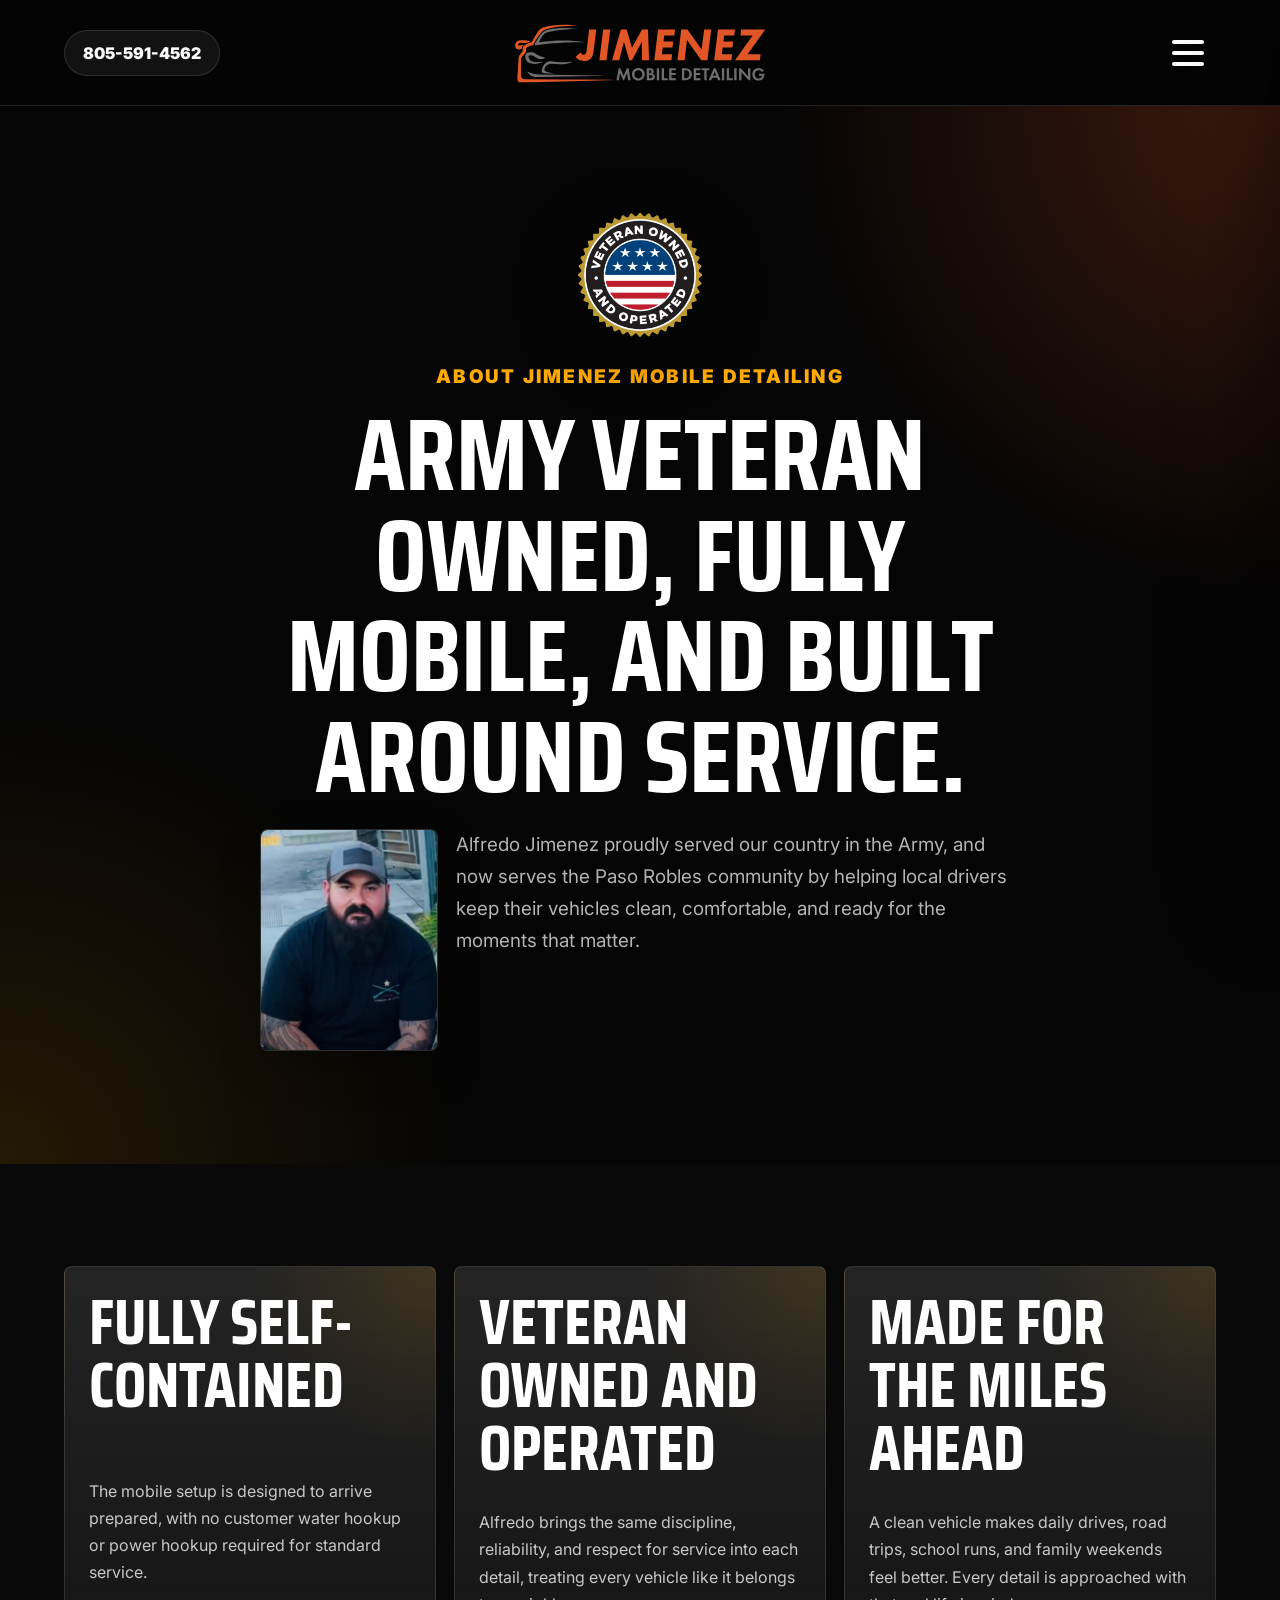
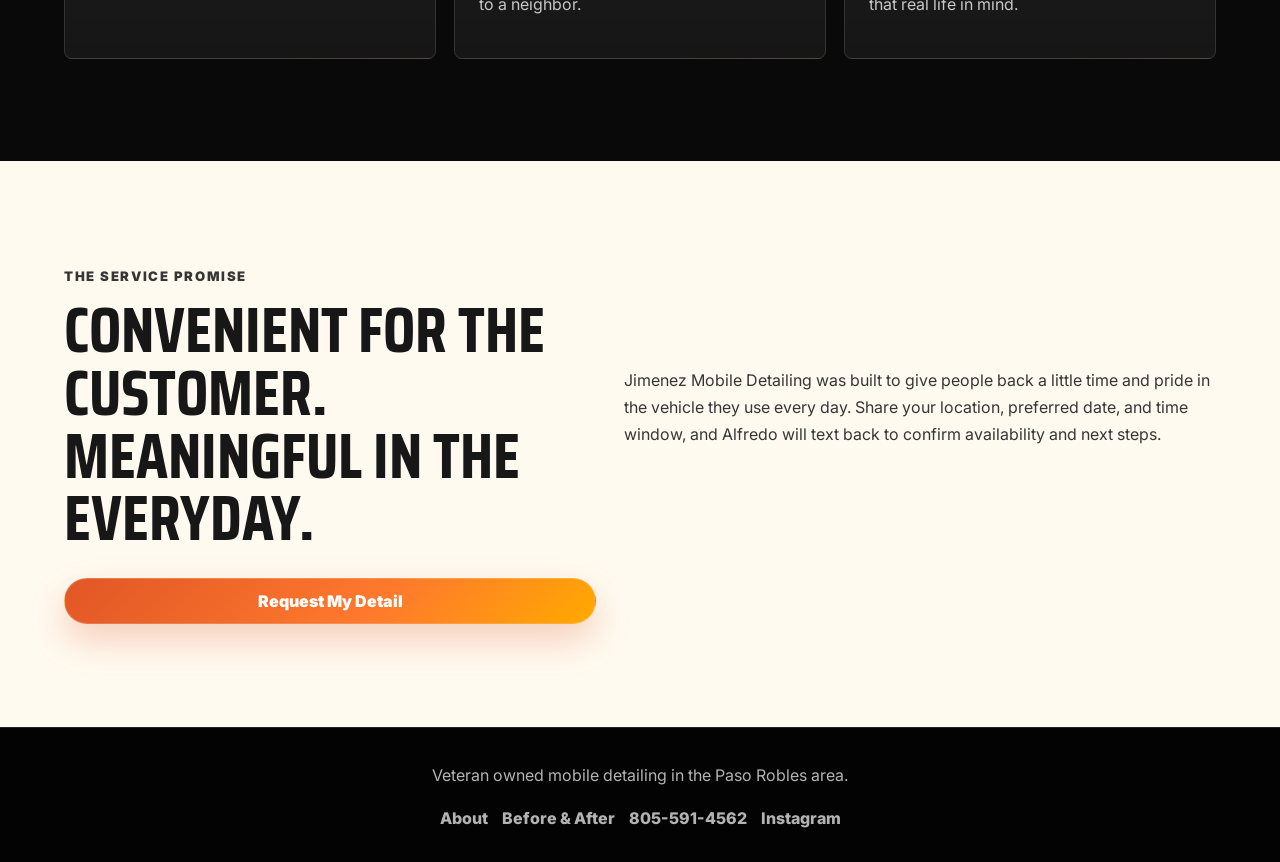
==== about/index.html @ 27d6b529 "Refine mobile header contact" ====
<!doctype html>
<html lang="en">
  <head>
    <meta charset="UTF-8" />
    <meta name="viewport" content="width=device-width, initial-scale=1.0" />
    <title>About Jimenez Mobile Detailing | Veteran Owned Mobile Detailing</title>
    <meta
      name="description"
      content="Learn about Jimenez Mobile Detailing, a veteran owned and fully self-contained mobile detailing service in the Paso Robles area."
    />
    <link rel="icon" type="image/svg+xml" href="../public/assets/logo/JIMENEZ_Logo.svg" />
    <link rel="preconnect" href="https://fonts.googleapis.com" />
    <link rel="preconnect" href="https://fonts.gstatic.com" crossorigin />
    <link
      href="https://fonts.googleapis.com/css2?family=Inter:wght@400;500;600;700;800;900&family=Saira+Condensed:wght@600;700;800;900&display=swap"
      rel="stylesheet"
    />
    <link rel="stylesheet" href="../src/styles.css" />
  </head>
  <body>
    <header class="site-header">
      <button class="menu-toggle" type="button" aria-label="Open menu" aria-controls="site-menu" aria-expanded="false">
        <span></span>
        <span></span>
        <span></span>
      </button>
      <a class="brand-link" href="../" aria-label="Jimenez Mobile Detailing home">
        <img src="../public/assets/logo/JIMENEZ_Logo.svg" alt="Jimenez Mobile Detailing logo" />
      </a>
      <a class="call-pill" href="sms:+18055914562" aria-label="Text 805-591-4562">805-591-4562</a>
    </header>

    <div class="site-menu" id="site-menu" aria-hidden="true">
      <div class="menu-scrim" data-close-menu></div>
      <aside class="menu-panel" aria-label="Site menu">
        <button class="menu-close" type="button" aria-label="Close menu" data-close-menu>×</button>
        <img class="menu-logo" src="../public/assets/logo/JIMENEZ_Logo.svg" alt="Jimenez Mobile Detailing logo" />
        <nav class="menu-nav" aria-label="Menu navigation">
          <a href="../">Home</a>
          <a href="../#book">Request Detail</a>
          <a class="active" href="./">About</a>
          <a href="../#services">Services</a>
          <a href="../before-after/">Before & After</a>
        </nav>
        <div class="menu-contact">
          <a href="sms:+18055914592">Text 805-591-4592</a>
        </div>
      </aside>
    </div>

    <main>
      <section class="page-hero about-hero">
        <div class="about-hero-copy">
          <img
            class="veteran-badge hero-badge"
            src="../public/assets/images/veteran-owned-and-operated.png"
            alt="Veteran owned and operated badge"
          />
          <p class="eyebrow">About Jimenez Mobile Detailing</p>
          <h1>Army veteran owned, fully mobile, and built around service.</h1>
          <div class="owner-text-wrap">
            <figure class="owner-photo-frame inline-owner-photo">
              <img
                src="../public/assets/images/alfredo-jimenez.jpeg"
                alt="Alfredo Jimenez, owner of Jimenez Mobile Detailing"
              />
            </figure>
            <p>
              Alfredo Jimenez proudly served our country in the Army, and now serves the Paso Robles
              community by helping local drivers keep their vehicles clean, comfortable, and ready for the
              moments that matter.
            </p>
          </div>
        </div>
      </section>

      <section class="section values-grid">
        <article>
          <h2>Fully self-contained</h2>
          <p>
            The mobile setup is designed to arrive prepared, with no customer water hookup or power
            hookup required for standard service.
          </p>
        </article>
        <article>
          <h2>Veteran owned and operated</h2>
          <p>
            Alfredo brings the same discipline, reliability, and respect for service into each detail,
            treating every vehicle like it belongs to a neighbor.
          </p>
        </article>
        <article>
          <h2>Made for the miles ahead</h2>
          <p>
            A clean vehicle makes daily drives, road trips, school runs, and family weekends feel better.
            Every detail is approached with that real life in mind.
          </p>
        </article>
      </section>

      <section class="section story-section">
        <div>
          <p class="eyebrow">The service promise</p>
          <h2>Convenient for the customer. Meaningful in the everyday.</h2>
        </div>
        <p>
          Jimenez Mobile Detailing was built to give people back a little time and pride in the vehicle
          they use every day. Share your location, preferred date, and time window, and Alfredo will text
          back to confirm availability and next steps.
        </p>
        <a class="primary-button" href="../#book">Request My Detail</a>
      </section>
    </main>

    <footer class="site-footer">
      <div>
        <p>Veteran owned mobile detailing in the Paso Robles area.</p>
      </div>
      <div class="footer-links">
        <a href="./">About</a>
        <a href="../before-after/">Before & After</a>
        <a href="sms:+18055914562">805-591-4562</a>
        <a href="https://www.instagram.com/jimenez_mobile_detailing/" target="_blank" rel="noreferrer">Instagram</a>
      </div>
    </footer>
    <script src="../src/app.js"></script>
  </body>
</html>
---- src/styles.css ----
:root {
  --black: #050505;
  --orange: #e15626;
  --gray: #6e6e6e;
  --accent: #ffaa00;
  --white: #ffffff;
  --soft-white: #f5f5f2;
  --warm-panel: #f0eee8;
  --warm-paper: #fffaf0;
  --dark-card: #111111;
  --border: rgba(255, 255, 255, 0.12);
  --muted: rgba(255, 255, 255, 0.7);
  --shadow: 0 26px 80px rgba(0, 0, 0, 0.36);
}

* {
  box-sizing: border-box;
}

html {
  scroll-behavior: smooth;
}

body {
  margin: 0;
  background: #090909;
  color: var(--white);
  font-family: Inter, system-ui, sans-serif;
}

body::selection {
  background: var(--orange);
  color: var(--white);
}

body,
.menu-panel,
.modal-panel {
  scrollbar-width: thin;
  scrollbar-color: var(--accent) rgba(255, 255, 255, 0.12);
}

body::-webkit-scrollbar,
.menu-panel::-webkit-scrollbar,
.modal-panel::-webkit-scrollbar {
  width: 11px;
}

body::-webkit-scrollbar-track,
.menu-panel::-webkit-scrollbar-track,
.modal-panel::-webkit-scrollbar-track {
  background: rgba(255, 255, 255, 0.08);
}

body::-webkit-scrollbar-thumb,
.menu-panel::-webkit-scrollbar-thumb,
.modal-panel::-webkit-scrollbar-thumb {
  border: 3px solid rgba(5, 5, 5, 0.72);
  border-radius: 999px;
  background: linear-gradient(180deg, var(--orange), var(--accent));
}

button,
input,
select,
textarea {
  font: inherit;
}

button {
  cursor: pointer;
}

a {
  color: inherit;
}

.site-header {
  position: sticky;
  top: 0;
  z-index: 20;
  display: grid;
  grid-template-columns: 1fr auto 1fr;
  gap: 22px;
  align-items: center;
  min-height: 106px;
  padding: 14px clamp(18px, 5vw, 64px);
  background: rgba(5, 5, 5, 0.92);
  border-bottom: 1px solid var(--border);
  backdrop-filter: blur(18px);
}

.brand-link,
.site-header nav a,
.button-reset,
.site-footer button {
  appearance: none;
  border: 0;
  background: transparent;
  color: inherit;
}

.brand-link {
  display: flex;
  align-items: center;
  justify-content: center;
  padding: 0;
  grid-column: 2;
  grid-row: 1;
}

.brand-link img {
  width: clamp(178px, 20vw, 270px);
  max-height: 78px;
  object-fit: contain;
}

.site-header nav {
  display: flex;
  justify-content: flex-start;
  gap: 6px;
  grid-column: 1;
  grid-row: 1;
}

.site-header nav a {
  display: inline-flex;
  align-items: center;
  min-height: 44px;
  padding: 0 14px;
  border-radius: 999px;
  color: var(--muted);
  font-weight: 700;
  text-decoration: none;
}

.site-header nav a.active,
.site-header nav a:hover,
.site-header nav a:focus-visible {
  color: var(--white);
  background: rgba(255, 255, 255, 0.08);
  outline: none;
}

.call-pill,
.primary-button,
.secondary-button {
  display: inline-flex;
  align-items: center;
  justify-content: center;
  min-height: 46px;
  padding: 0 18px;
  border-radius: 999px;
  font-weight: 900;
  text-decoration: none;
  transition:
    transform 180ms ease,
    border-color 180ms ease,
    background 180ms ease;
}

.form-submit:disabled {
  cursor: wait;
  opacity: 0.72;
}

.call-pill,
.secondary-button {
  border: 1px solid var(--border);
  background: rgba(255, 255, 255, 0.06);
}

.call-pill {
  justify-self: start;
  grid-column: 1;
  grid-row: 1;
}

.primary-button {
  border: 1px solid rgba(255, 255, 255, 0.18);
  color: var(--white);
  background: linear-gradient(135deg, var(--orange), #ff7a2d 60%, var(--accent));
  box-shadow: 0 16px 34px rgba(225, 86, 38, 0.26);
}

button.primary-button,
button.secondary-button {
  border-radius: 999px;
}

.primary-button:hover,
.secondary-button:hover,
.call-pill:hover,
.primary-button:focus-visible,
.secondary-button:focus-visible,
.call-pill:focus-visible {
  transform: translateY(-2px);
  outline: none;
}

.hero {
  display: grid;
  grid-template-columns: minmax(0, 1fr) minmax(320px, 0.8fr);
  gap: clamp(28px, 5vw, 74px);
  align-items: center;
  min-height: calc(100svh - 106px);
  padding: clamp(42px, 8vw, 96px) clamp(18px, 5vw, 64px);
  background:
    radial-gradient(circle at top right, rgba(225, 86, 38, 0.34), transparent 34%),
    radial-gradient(circle at bottom left, rgba(255, 170, 0, 0.18), transparent 30%),
    var(--black);
}

.hero-content,
.page-hero {
  max-width: 820px;
  text-align: center;
  margin-inline: auto;
}

.eyebrow {
  margin: 0 0 12px;
  color: var(--accent);
  font-size: 0.82rem;
  font-weight: 900;
  letter-spacing: 0.12em;
  text-transform: uppercase;
}

h1,
h2,
h3 {
  margin: 0;
  font-family: 'Saira Condensed', Inter, sans-serif;
  line-height: 0.98;
  letter-spacing: 0;
  text-transform: uppercase;
}

h1 {
  max-width: 780px;
  font-size: clamp(3.2rem, 8vw, 7.6rem);
}

h2 {
  font-size: clamp(2.2rem, 5vw, 4.6rem);
}

h3 {
  font-size: 2rem;
}

p {
  color: var(--muted);
  line-height: 1.7;
}

.hero-copy,
.page-hero p {
  max-width: 650px;
  font-size: 1.18rem;
  margin-inline: auto;
}

.hero-actions,
.direct-actions {
  display: flex;
  flex-wrap: wrap;
  gap: 12px;
  margin-top: 28px;
  justify-content: center;
}

.trust-strip {
  display: flex;
  flex-wrap: wrap;
  gap: 12px 20px;
  margin-top: 28px;
  justify-content: center;
}

.trust-strip span {
  display: inline-flex;
  align-items: center;
  gap: 8px;
  padding: 0;
  border: 0;
  border-radius: 0;
  color: var(--soft-white);
  background: transparent;
  font-size: 0.94rem;
  font-weight: 900;
}

.trust-strip span::before {
  content: '';
  width: 7px;
  height: 7px;
  border-radius: 50%;
  background: var(--accent);
}

.hero-panel {
  overflow: hidden;
  border: 1px solid var(--border);
  border-radius: 8px;
  background: var(--dark-card);
  box-shadow: var(--shadow);
}

.hero-panel img {
  display: block;
  width: 100%;
  aspect-ratio: 4 / 5;
  object-fit: cover;
}

.hero-panel div {
  display: grid;
  gap: 6px;
  padding: 18px;
}

.hero-panel span {
  color: var(--muted);
}

.section,
.booking-section,
.page-hero {
  padding: clamp(52px, 8vw, 104px) clamp(18px, 5vw, 64px);
}

.section {
  max-width: 1320px;
  margin-inline: auto;
}

.services-section {
  max-width: none;
  background: var(--warm-panel);
  color: #171717;
}

.services-section .section-heading,
.services-section .package-showcase,
.services-section .pricing-note {
  max-width: 1180px;
  margin-inline: auto;
}

.services-section .section-heading p {
  color: #343434;
}

.preview-band,
.story-section {
  display: grid;
  grid-template-columns: minmax(0, 0.9fr) minmax(0, 1fr);
  gap: 28px;
  align-items: center;
  border-block: 1px solid var(--border);
  background: var(--warm-paper);
  color: #171717;
}

.about-preview {
  grid-template-columns: minmax(0, 1fr);
  align-items: end;
}

.about-preview .eyebrow {
  color: var(--orange);
  font-size: 0.9rem;
  font-weight: 900;
}

.preview-band p,
.story-section p {
  color: #363636;
}

.values-grid article p {
  color: rgba(255, 255, 255, 0.76);
}

.section-heading {
  max-width: 820px;
  margin-bottom: 28px;
  text-align: center;
  margin-inline: auto;
}

.row-heading {
  display: flex;
  justify-content: space-between;
  gap: 18px;
  max-width: none;
  align-items: end;
}

.package-showcase {
  display: grid;
  gap: 18px;
}

.package-picker {
  display: grid;
  grid-template-columns: repeat(3, minmax(0, 1fr));
  gap: 12px;
  align-items: start;
}

.package-card,
.values-grid article {
  position: relative;
  display: grid;
  border: 1px solid var(--border);
  border-radius: 8px;
  background:
    radial-gradient(circle at top right, rgba(255, 170, 0, 0.12), transparent 34%),
    linear-gradient(180deg, rgba(255, 255, 255, 0.08), rgba(255, 255, 255, 0.02)),
    var(--dark-card);
  color: var(--white);
}

.package-card {
  overflow: hidden;
  box-shadow: 0 18px 44px rgba(0, 0, 0, 0.18);
  transition:
    transform 180ms ease,
    border-color 180ms ease,
    box-shadow 180ms ease;
}

.package-collapse {
  position: absolute;
  top: 10px;
  right: 10px;
  z-index: 2;
  display: none;
  place-items: center;
  width: 30px;
  height: 30px;
  border: 1px solid rgba(255, 255, 255, 0.2);
  border-radius: 50%;
  background: rgba(5, 5, 5, 0.62);
  color: var(--white);
  font-size: 1.35rem;
  font-weight: 900;
  line-height: 1;
}

.package-card.open .package-collapse {
  display: grid;
}

.values-grid article {
  gap: 14px;
  padding: 24px;
}

.package-card:hover,
.package-card.open {
  transform: translateY(-2px);
  border-color: rgba(225, 86, 38, 0.68);
  box-shadow: 0 22px 52px rgba(0, 0, 0, 0.26);
}

.package-card-summary {
  display: grid;
  gap: 9px;
  width: 100%;
  min-height: 154px;
  padding: 18px;
  border: 0;
  background: transparent;
  color: inherit;
  text-align: left;
}

.package-card.open .package-card-summary {
  padding-right: 52px;
}

.package-card-summary:focus-visible {
  outline: 3px solid rgba(255, 170, 0, 0.24);
  outline-offset: -3px;
}

.package-tile-title {
  font-family: 'Saira Condensed', Inter, sans-serif;
  font-size: clamp(1.5rem, 3vw, 2.2rem);
  font-weight: 900;
  line-height: 0.98;
  text-transform: uppercase;
}

.package-tile-price {
  color: var(--soft-white);
  font-weight: 900;
}

.package-tile-action {
  justify-self: start;
  align-self: end;
  margin-top: auto;
  padding: 9px 13px;
  border-radius: 999px;
  background: var(--orange);
  color: var(--white);
  font-size: 0.84rem;
  font-weight: 900;
}

.package-card.open .package-tile-action {
  background: linear-gradient(135deg, var(--orange), #ff7a2d 65%, var(--accent));
}

.package-card-details {
  display: grid;
  gap: 14px;
  padding: 0 18px 18px;
}

.package-card-details[hidden] {
  display: none;
}

.package-card-details p {
  margin: 0;
  color: rgba(255, 255, 255, 0.84);
}

.price {
  margin: 0;
  color: var(--white);
  font-weight: 900;
}

.package-card-details ul {
  display: grid;
  gap: 9px;
  margin: 0 0 8px;
  padding: 0;
  list-style: none;
  color: var(--soft-white);
  font-weight: 700;
}

.package-card-details li::before {
  content: '';
  display: inline-block;
  width: 7px;
  height: 7px;
  margin-right: 9px;
  border-radius: 50%;
  background: var(--accent);
}

.package-card-details .primary-button {
  width: 100%;
  margin-top: 4px;
}

.pricing-note {
  margin-top: 22px;
  color: #343434;
}

.gallery-card {
  position: relative;
  overflow: hidden;
  min-height: 320px;
  margin: 0;
  border: 1px solid var(--border);
  border-radius: 8px;
  background: var(--dark-card);
  flex: 0 0 100%;
}

.gallery-card img {
  width: 100%;
  height: 100%;
  min-height: 320px;
  display: block;
  object-fit: cover;
}

.gallery-card figcaption {
  position: absolute;
  inset-inline: 0;
  bottom: 0;
  display: grid;
  gap: 4px;
  padding: 18px;
  background: linear-gradient(180deg, transparent, rgba(0, 0, 0, 0.82));
}

.gallery-card span {
  color: var(--accent);
  font-size: 0.78rem;
  font-weight: 900;
  text-transform: uppercase;
}

.gallery-card strong {
  font-size: 1.2rem;
}

.carousel {
  position: relative;
  overflow: hidden;
  max-width: 1080px;
  margin-inline: auto;
  border-radius: 8px;
  box-shadow: var(--shadow);
}

.showcase-carousel {
  max-width: 1180px;
}

.carousel-track {
  display: flex;
  transition: transform 520ms ease;
  will-change: transform;
}

.carousel .gallery-card {
  border: 0;
  border-radius: 0;
}

.carousel .gallery-card img {
  min-height: clamp(360px, 58vw, 680px);
}

.carousel-arrow {
  position: absolute;
  top: 50%;
  z-index: 3;
  width: 48px;
  height: 48px;
  border: 1px solid rgba(255, 255, 255, 0.3);
  border-radius: 50%;
  background: rgba(5, 5, 5, 0.72);
  color: var(--white);
  font-size: 2.2rem;
  line-height: 1;
  transform: translateY(-50%);
}

.carousel-arrow.previous {
  left: 16px;
}

.carousel-arrow.next {
  right: 16px;
}

.carousel-dots {
  position: absolute;
  left: 50%;
  bottom: 18px;
  display: flex;
  gap: 9px;
  transform: translateX(-50%);
}

.carousel-dots button {
  width: 10px;
  height: 10px;
  padding: 0;
  border: 0;
  border-radius: 999px;
  background: rgba(255, 255, 255, 0.42);
}

.carousel-dots button.active {
  width: 30px;
  background: var(--accent);
}

.booking-section {
  display: grid;
  grid-template-columns: minmax(260px, 0.78fr) minmax(0, 1.22fr);
  gap: clamp(24px, 5vw, 58px);
  align-items: start;
  max-width: none;
  background:
    radial-gradient(circle at 20% 20%, rgba(225, 86, 38, 0.18), transparent 28%),
    radial-gradient(circle at 80% 90%, rgba(255, 170, 0, 0.16), transparent 26%),
    #080808;
}

.booking-copy {
  position: sticky;
  top: 112px;
}

.direct-actions a {
  color: var(--white);
  font-weight: 900;
}

.inquiry-form {
  display: grid;
  gap: 18px;
  padding: clamp(18px, 4vw, 30px);
  border: 1px solid var(--border);
  border-radius: 8px;
  background: rgba(255, 255, 255, 0.06);
  box-shadow: var(--shadow);
}

.booking-card {
  display: grid;
  justify-items: center;
  gap: 18px;
  padding: clamp(24px, 5vw, 46px);
  border: 1px solid var(--border);
  border-radius: 8px;
  background: linear-gradient(180deg, rgba(255, 255, 255, 0.1), rgba(255, 255, 255, 0.04));
  text-align: center;
  box-shadow: var(--shadow);
}

.booking-card img {
  width: min(330px, 90%);
}

.modal-open {
  overflow: hidden;
}

.menu-open {
  overflow: hidden;
}

.menu-toggle {
  grid-column: 3;
  grid-row: 1;
  display: inline-grid;
  gap: 7px;
  align-content: center;
  justify-self: end;
  width: 56px;
  height: 50px;
  padding: 12px;
  border: 0;
  background: transparent;
}

.menu-toggle span {
  display: block;
  width: 32px;
  height: 4px;
  border-radius: 999px;
  background: var(--white);
}

.site-menu {
  position: fixed;
  inset: 0;
  z-index: 70;
  pointer-events: none;
}

.site-menu.open {
  pointer-events: auto;
}

.menu-scrim {
  position: absolute;
  inset: 0;
  background: rgba(0, 0, 0, 0);
  transition: background 240ms ease;
}

.site-menu.open .menu-scrim {
  background: rgba(0, 0, 0, 0.58);
}

.menu-panel {
  position: absolute;
  top: 0;
  right: 0;
  display: grid;
  align-content: start;
  justify-items: center;
  gap: 24px;
  width: min(390px, 88vw);
  height: 100svh;
  overflow-y: auto;
  overscroll-behavior: contain;
  padding: 28px 28px 38px;
  background: #2b2f35;
  color: var(--white);
  box-shadow: -24px 0 80px rgba(0, 0, 0, 0.42);
  transform: translateX(100%);
  transition: transform 280ms ease;
}

.site-menu.open .menu-panel {
  transform: translateX(0);
}

.menu-close {
  justify-self: start;
  width: 52px;
  height: 52px;
  border: 0;
  border-radius: 50%;
  background: rgba(255, 255, 255, 0.1);
  color: var(--white);
  font-size: 2.6rem;
  line-height: 1;
}

.menu-logo {
  width: min(260px, 82%);
}

.veteran-badge {
  width: min(168px, 48vw);
  filter: drop-shadow(0 18px 30px rgba(0, 0, 0, 0.32));
}

.hero-badge {
  width: clamp(92px, 12vw, 138px);
  margin-bottom: 14px;
}

.menu-nav {
  display: grid;
  gap: 12px;
  width: 100%;
  text-align: center;
}

.menu-nav a,
.menu-nav button {
  justify-content: center;
  width: 100%;
  min-height: 58px;
  border: 0;
  border-radius: 8px;
  background: transparent;
  color: var(--white);
  font-family: 'Saira Condensed', Inter, sans-serif;
  font-size: 2rem;
  font-weight: 900;
  letter-spacing: 0;
  line-height: 1;
  text-decoration: none;
  text-transform: uppercase;
}

.menu-nav a {
  display: inline-flex;
  align-items: center;
}

.menu-nav a.active,
.menu-nav a:hover,
.menu-nav a:focus-visible {
  color: var(--accent);
}

.menu-contact {
  display: grid;
  width: 100%;
  margin-top: 4px;
  text-align: center;
}

.menu-contact a {
  color: var(--soft-white);
  font-weight: 900;
  text-decoration: none;
}

.booking-modal {
  position: fixed;
  inset: 0;
  z-index: 60;
  display: none;
  align-items: center;
  justify-content: center;
  padding: 18px;
}

.booking-modal.open {
  display: flex;
}

.modal-backdrop {
  position: absolute;
  inset: 0;
  background: rgba(0, 0, 0, 0.74);
  backdrop-filter: blur(12px);
}

.modal-panel {
  position: relative;
  z-index: 2;
  width: min(960px, 100%);
  max-height: min(92vh, 980px);
  overflow-y: auto;
  border: 1px solid rgba(255, 255, 255, 0.18);
  border-radius: 8px;
  background:
    radial-gradient(circle at top right, rgba(225, 86, 38, 0.18), transparent 28%),
    #0d0d0d;
  box-shadow: var(--shadow);
}

.modal-close {
  position: sticky;
  top: 12px;
  left: calc(100% - 58px);
  z-index: 4;
  width: 42px;
  height: 42px;
  border: 1px solid var(--border);
  border-radius: 50%;
  background: rgba(255, 255, 255, 0.08);
  color: var(--white);
  font-size: 2rem;
  line-height: 1;
}

.modal-heading {
  display: grid;
  justify-items: center;
  gap: 12px;
  padding: 4px clamp(20px, 4vw, 34px) 24px;
  text-align: center;
}

.modal-heading img {
  width: min(250px, 82%);
}

.modal-heading h2 {
  font-size: clamp(2rem, 5vw, 4rem);
}

.modal-panel .inquiry-form {
  margin: 0 clamp(14px, 4vw, 34px) clamp(18px, 4vw, 34px);
  box-shadow: none;
}

.form-grid {
  display: grid;
  grid-template-columns: repeat(2, minmax(0, 1fr));
  gap: 16px;
}

label,
fieldset {
  display: grid;
  gap: 8px;
  margin: 0;
  color: var(--white);
  font-weight: 800;
}

label span,
small {
  color: var(--muted);
  font-size: 0.85rem;
  font-weight: 600;
}

input,
select,
textarea {
  width: 100%;
  border: 1px solid rgba(255, 255, 255, 0.16);
  border-radius: 8px;
  background: rgba(0, 0, 0, 0.42);
  color: var(--white);
  min-height: 50px;
  padding: 12px 13px;
}

input[type='date'] {
  color-scheme: dark;
  cursor: pointer;
}

input[type='date']::-webkit-calendar-picker-indicator {
  cursor: pointer;
  filter: invert(65%) sepia(77%) saturate(1160%) hue-rotate(359deg) brightness(104%) contrast(104%);
  opacity: 1;
}

input:focus,
select:focus,
textarea:focus {
  border-color: var(--accent);
  outline: 3px solid rgba(255, 170, 0, 0.16);
}

.custom-select {
  position: relative;
}

.custom-select-button {
  display: flex;
  align-items: center;
  justify-content: space-between;
  width: 100%;
  min-height: 50px;
  padding: 12px 44px 12px 13px;
  border: 1px solid rgba(255, 255, 255, 0.16);
  border-radius: 8px;
  background: rgba(0, 0, 0, 0.42);
  color: var(--white);
  text-align: left;
}

.custom-select-button::after {
  content: '';
  position: absolute;
  right: 16px;
  width: 10px;
  height: 10px;
  border-right: 2px solid var(--accent);
  border-bottom: 2px solid var(--accent);
  transform: rotate(45deg) translateY(-3px);
}

.custom-options {
  position: absolute;
  top: calc(100% + 8px);
  left: 0;
  right: 0;
  z-index: 10;
  display: none;
  overflow: hidden;
  border: 1px solid rgba(255, 255, 255, 0.16);
  border-radius: 8px;
  background: #171717;
  box-shadow: var(--shadow);
}

.custom-select.open .custom-options {
  display: grid;
}

.custom-options button {
  width: 100%;
  border: 0;
  border-bottom: 1px solid rgba(255, 255, 255, 0.08);
  background: transparent;
  color: var(--white);
  padding: 13px;
  text-align: left;
}

.custom-options button:hover,
.custom-options button[aria-selected='true'] {
  background: rgba(225, 86, 38, 0.22);
  color: var(--accent);
}

textarea {
  resize: vertical;
}

fieldset {
  border: 1px solid var(--border);
  border-radius: 8px;
  padding: 16px;
}

legend {
  padding: 0 8px;
}

.checkbox-label {
  display: grid;
  grid-template-columns: 22px 1fr;
  gap: 10px;
  align-items: start;
  color: var(--muted);
  font-weight: 700;
}

.checkbox-label input {
  width: 18px;
  min-height: 18px;
  margin-top: 2px;
  accent-color: var(--orange);
}

.consent {
  padding: 14px;
  border: 1px solid var(--border);
  border-radius: 8px;
}

.form-submit {
  width: 100%;
}

.form-message {
  margin: 0;
  padding: 14px;
  border-radius: 8px;
  color: var(--white);
  font-weight: 800;
}

.success {
  background: rgba(255, 170, 0, 0.16);
}

.error {
  background: rgba(225, 86, 38, 0.18);
}

.page-hero {
  background:
    radial-gradient(circle at top right, rgba(225, 86, 38, 0.26), transparent 30%),
    radial-gradient(circle at bottom left, rgba(255, 170, 0, 0.12), transparent 28%),
    var(--black);
}

.about-hero {
  display: block;
  max-width: none;
  text-align: center;
}

.about-hero-copy {
  max-width: 860px;
  margin-inline: auto;
}

.about-hero-copy .hero-badge {
  margin-inline: auto;
}

.about-hero-copy h1,
.about-hero-copy p {
  margin-inline: auto;
}

.owner-photo-frame {
  position: relative;
  overflow: hidden;
  margin: 0;
  border: 1px solid var(--border);
  border-radius: 8px;
  background: var(--dark-card);
  box-shadow: var(--shadow);
}

.owner-photo-frame::after {
  content: '';
  position: absolute;
  inset: 0;
  background: linear-gradient(180deg, transparent 50%, rgba(0, 0, 0, 0.36));
  pointer-events: none;
}

.owner-photo-frame img {
  display: block;
  width: 100%;
  height: 100%;
  object-fit: cover;
}

.owner-text-wrap {
  max-width: 760px;
  margin: 22px auto 0;
  text-align: left;
}

.owner-text-wrap::after {
  content: '';
  display: block;
  clear: both;
}

.owner-text-wrap p {
  max-width: none;
  margin-top: 0;
  margin-bottom: 0;
}

.about-preview .owner-text-wrap {
  max-width: 820px;
  margin-inline: 0;
}

.inline-owner-photo {
  float: left;
  width: clamp(118px, 18vw, 178px);
  aspect-ratio: 4 / 5;
  margin: 0 18px 10px 0;
  box-shadow: 0 18px 42px rgba(0, 0, 0, 0.22);
}

.values-grid {
  display: grid;
  grid-template-columns: repeat(3, minmax(0, 1fr));
  gap: 18px;
}

.site-footer {
  display: grid;
  gap: 18px;
  justify-items: center;
  padding: 34px clamp(18px, 5vw, 64px);
  border-top: 1px solid var(--border);
  background: #030303;
  text-align: center;
}

.site-footer p {
  margin: 0;
}

.footer-links {
  display: flex;
  flex-wrap: wrap;
  justify-content: center;
  gap: 14px;
}

.footer-links button,
.footer-links a {
  color: var(--muted);
  font-weight: 800;
  text-decoration: none;
}

@media (max-width: 980px) {
  .site-header {
    grid-template-columns: 1fr auto 1fr;
    gap: 12px;
    min-height: 92px;
  }

  .site-header nav {
    display: none;
  }

  .hero,
  .booking-section,
  .preview-band,
  .about-hero,
  .story-section,
  .site-footer {
    grid-template-columns: 1fr;
  }

  .about-hero,
  .about-hero-copy {
    text-align: center;
  }

  .about-hero-copy .hero-badge,
  .about-hero-copy h1,
  .about-hero-copy p {
    margin-inline: auto;
  }

  .booking-copy {
    position: static;
  }

  .package-picker,
  .values-grid,
  .compact-gallery,
  .full-gallery {
    grid-template-columns: 1fr;
  }

  .row-heading {
    display: grid;
    justify-items: center;
    align-items: start;
    text-align: center;
  }

  .preview-band,
  .story-section,
  .booking-copy {
    justify-items: center;
    text-align: center;
  }

  .preview-band > div,
  .story-section > div,
  .booking-copy {
    max-width: 860px;
    margin-inline: auto;
  }

  .preview-band p,
  .story-section p,
  .booking-copy p {
    margin-inline: auto;
  }

  .owner-text-wrap {
    text-align: left;
  }
}

@media (max-width: 620px) {
  .site-header {
    min-height: auto;
    padding-inline: 12px;
  }

  .site-header nav a {
    padding-inline: 11px;
    white-space: nowrap;
  }

  .brand-link img {
    width: clamp(134px, 38vw, 184px);
  }

  .call-pill {
    min-height: 40px;
    padding-inline: 10px;
    font-size: 0.72rem;
  }

  .menu-toggle {
    width: 44px;
    padding-inline: 8px;
  }

  .menu-toggle span {
    width: 26px;
    height: 3px;
  }

  h1 {
    font-size: 3.15rem;
  }

  .form-grid,
  .package-card-details ul {
    grid-template-columns: 1fr;
  }

  .hero-panel img {
    aspect-ratio: 1 / 1;
  }

  .inline-owner-photo {
    width: clamp(112px, 34vw, 148px);
    margin-right: 14px;
  }

  .gallery-card,
  .gallery-card img {
    min-height: 260px;
  }

  .footer-links {
    justify-content: center;
  }
}
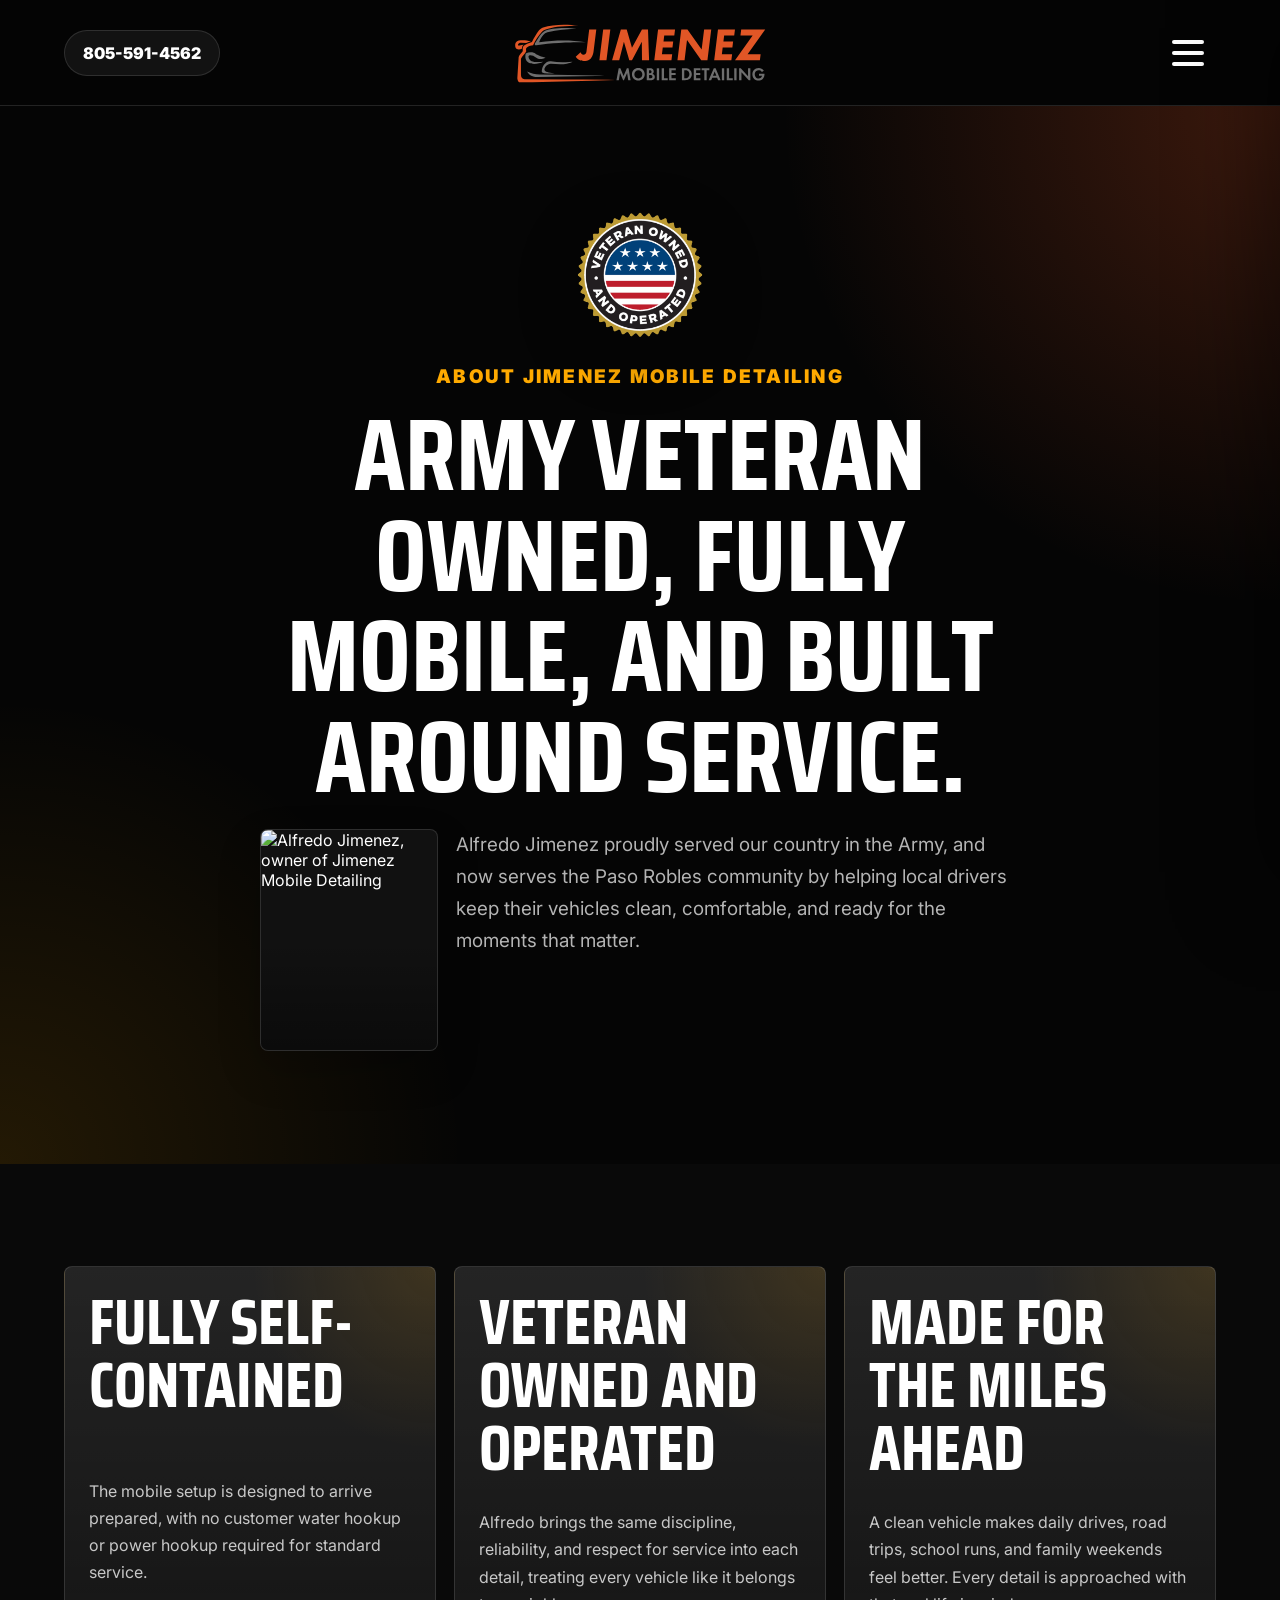
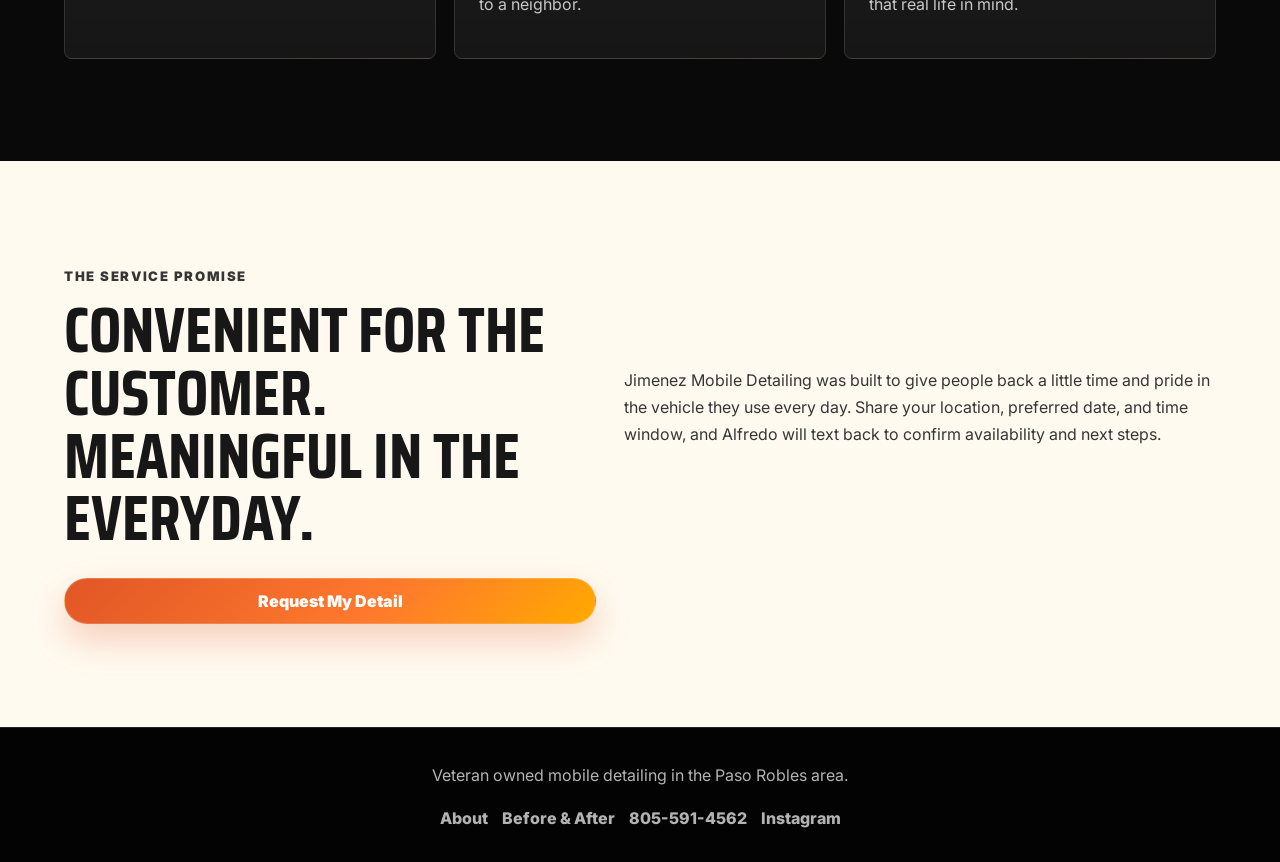
==== commit cd544940: "Refine carousel, booking, and add headshot Co-Authored-By: Claude Opus 4.8 <noreply@anthropic.com>" ====
--- a/about/index.html
+++ b/about/index.html
@@ -8,6 +8,25 @@
       name="description"
       content="Learn about Jimenez Mobile Detailing, a veteran owned and fully self-contained mobile detailing service in the Paso Robles area."
     />
+    <link rel="canonical" href="https://creativesilva.github.io/jimenez-mobile-detailing/about/" />
+    <meta name="theme-color" content="#050505" />
+    <meta property="og:site_name" content="Jimenez Mobile Detailing" />
+    <meta property="og:title" content="Premium Mobile Auto Detailing in the Paso Robles Area." />
+    <meta property="og:description" content="805-591-4562" />
+    <meta property="og:type" content="website" />
+    <meta property="og:url" content="https://creativesilva.github.io/jimenez-mobile-detailing/about/" />
+    <meta property="og:image" content="https://creativesilva.github.io/jimenez-mobile-detailing/public/assets/images/jimenez-link-preview.png?v=20260429-simple" />
+    <meta property="og:image:secure_url" content="https://creativesilva.github.io/jimenez-mobile-detailing/public/assets/images/jimenez-link-preview.png?v=20260429-simple" />
+    <meta property="og:image:type" content="image/png" />
+    <meta property="og:image:width" content="1200" />
+    <meta property="og:image:height" content="630" />
+    <meta property="og:image:alt" content="Jimenez Mobile Detailing logo, premium mobile auto detailing in the Paso Robles area, and 805-591-4562" />
+    <meta name="twitter:card" content="summary_large_image" />
+    <meta name="twitter:title" content="Premium Mobile Auto Detailing in the Paso Robles Area." />
+    <meta name="twitter:description" content="805-591-4562" />
+    <meta name="twitter:image" content="https://creativesilva.github.io/jimenez-mobile-detailing/public/assets/images/jimenez-link-preview.png?v=20260429-simple" />
+    <meta name="twitter:image:alt" content="Jimenez Mobile Detailing logo, premium mobile auto detailing in the Paso Robles area, and 805-591-4562" />
+    <link rel="image_src" href="https://creativesilva.github.io/jimenez-mobile-detailing/public/assets/images/jimenez-link-preview.png?v=20260429-simple" />
     <link rel="icon" type="image/svg+xml" href="../public/assets/logo/JIMENEZ_Logo.svg" />
     <link rel="preconnect" href="https://fonts.googleapis.com" />
     <link rel="preconnect" href="https://fonts.gstatic.com" crossorigin />
@@ -37,7 +56,7 @@
         <img class="menu-logo" src="../public/assets/logo/JIMENEZ_Logo.svg" alt="Jimenez Mobile Detailing logo" />
         <nav class="menu-nav" aria-label="Menu navigation">
           <a href="../">Home</a>
-          <a href="../#book">Request Detail</a>
+          <a href="../#book">Book Detailing</a>
           <a class="active" href="./">About</a>
           <a href="../#services">Services</a>
           <a href="../before-after/">Before & After</a>
@@ -61,7 +80,7 @@
           <div class="owner-text-wrap">
             <figure class="owner-photo-frame inline-owner-photo">
               <img
-                src="../public/assets/images/alfredo-jimenez.jpeg"
+                src="../public/assets/images/alfredo-jimenez-headshot.jpg"
                 alt="Alfredo Jimenez, owner of Jimenez Mobile Detailing"
               />
             </figure>
--- a/src/styles.css
+++ b/src/styles.css
@@ -469,6 +469,7 @@
 
 .package-card-summary {
   display: grid;
+  justify-items: center;
   gap: 9px;
   width: 100%;
   min-height: 154px;
@@ -476,11 +477,11 @@
   border: 0;
   background: transparent;
   color: inherit;
-  text-align: left;
+  text-align: center;
 }
 
 .package-card.open .package-card-summary {
-  padding-right: 52px;
+  padding-inline: 52px;
 }
 
 .package-card-summary:focus-visible {
@@ -502,7 +503,7 @@
 }
 
 .package-tile-action {
-  justify-self: start;
+  justify-self: center;
   align-self: end;
   margin-top: auto;
   padding: 9px 13px;
@@ -519,8 +520,10 @@
 
 .package-card-details {
   display: grid;
+  justify-items: center;
   gap: 14px;
   padding: 0 18px 18px;
+  text-align: center;
 }
 
 .package-card-details[hidden] {
@@ -540,6 +543,7 @@
 
 .package-card-details ul {
   display: grid;
+  justify-items: center;
   gap: 9px;
   margin: 0 0 8px;
   padding: 0;
@@ -986,17 +990,6 @@
   padding: 12px 13px;
 }
 
-input[type='date'] {
-  color-scheme: dark;
-  cursor: pointer;
-}
-
-input[type='date']::-webkit-calendar-picker-indicator {
-  cursor: pointer;
-  filter: invert(65%) sepia(77%) saturate(1160%) hue-rotate(359deg) brightness(104%) contrast(104%);
-  opacity: 1;
-}
-
 input:focus,
 select:focus,
 textarea:focus {
@@ -1071,6 +1064,30 @@
   resize: vertical;
 }
 
+.service-hours {
+  display: grid;
+  gap: 7px;
+  padding: 16px;
+  border: 1px solid rgba(255, 170, 0, 0.24);
+  border-radius: 8px;
+  background: rgba(255, 170, 0, 0.08);
+}
+
+.service-hours strong {
+  color: var(--white);
+  font-weight: 900;
+}
+
+.service-hours p,
+.service-hours small {
+  margin: 0;
+  color: var(--soft-white);
+}
+
+.service-hours small {
+  color: var(--muted);
+}
+
 fieldset {
   border: 1px solid var(--border);
   border-radius: 8px;
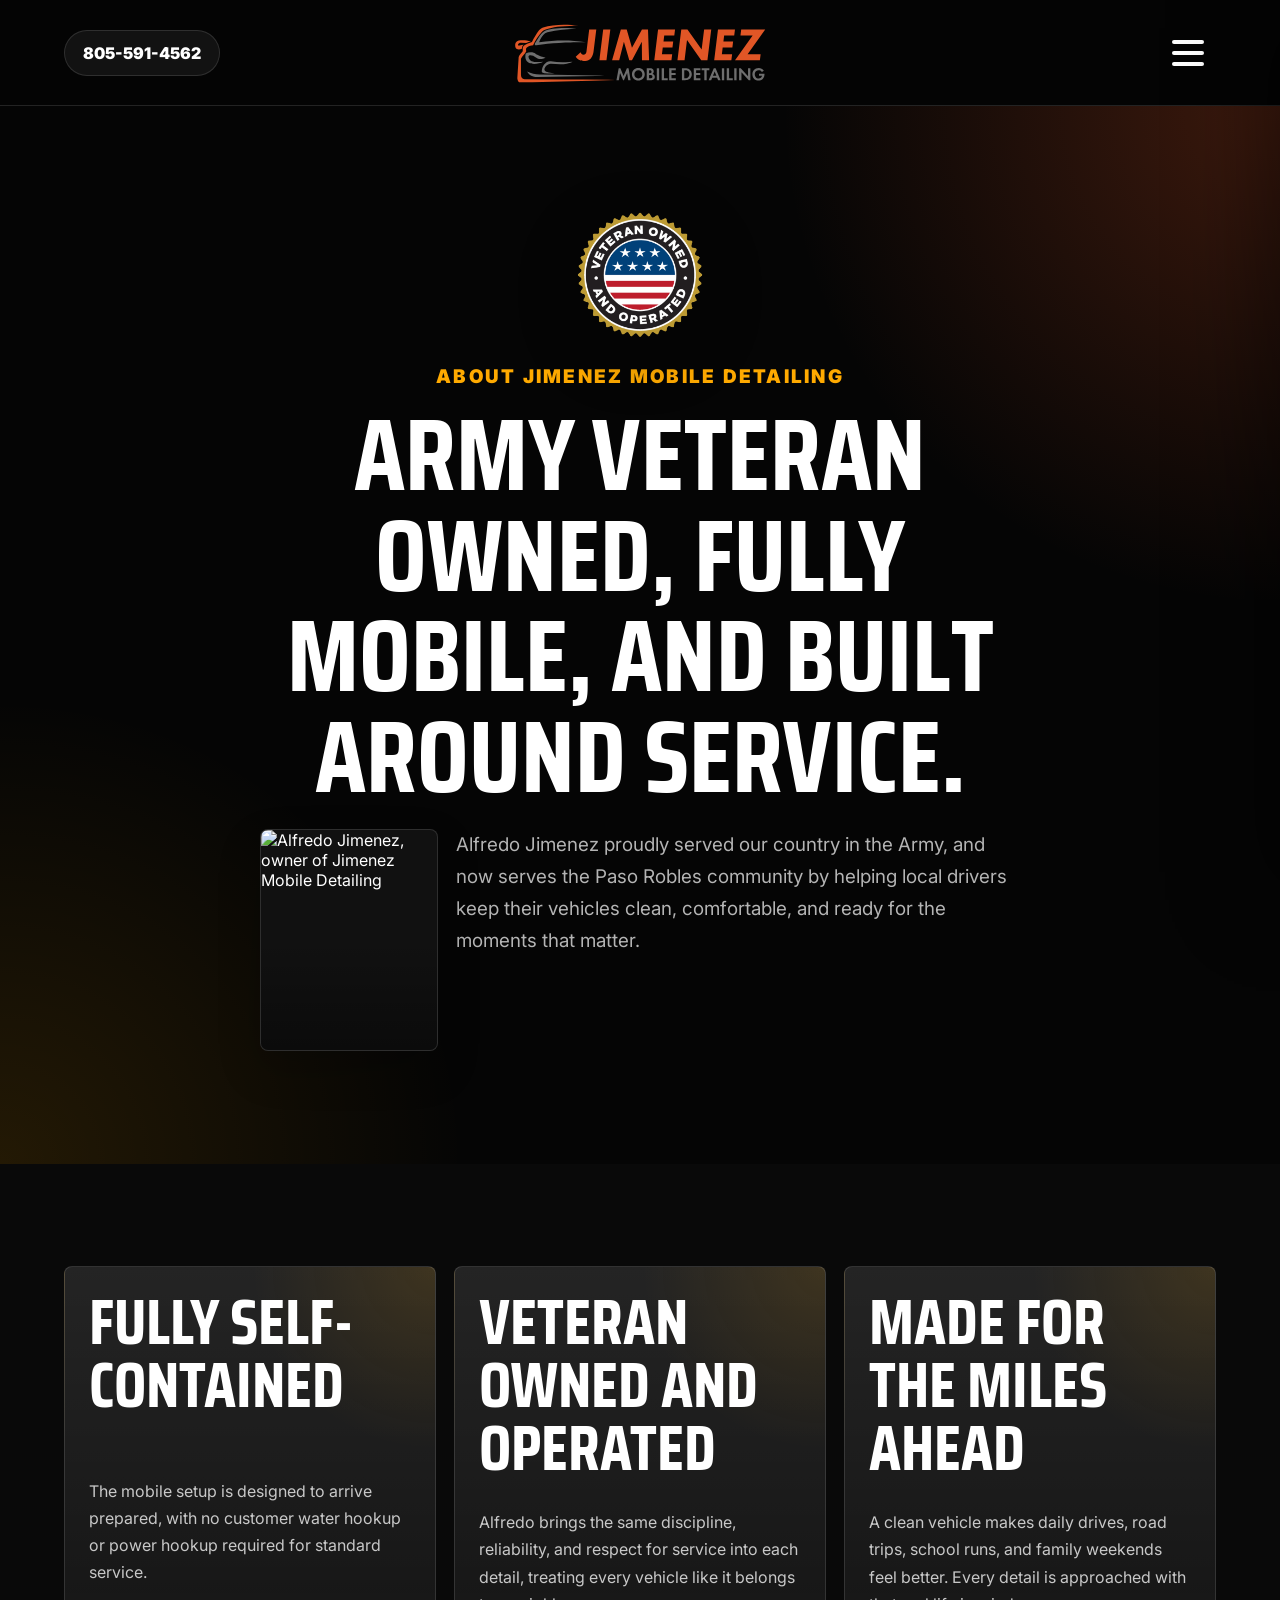
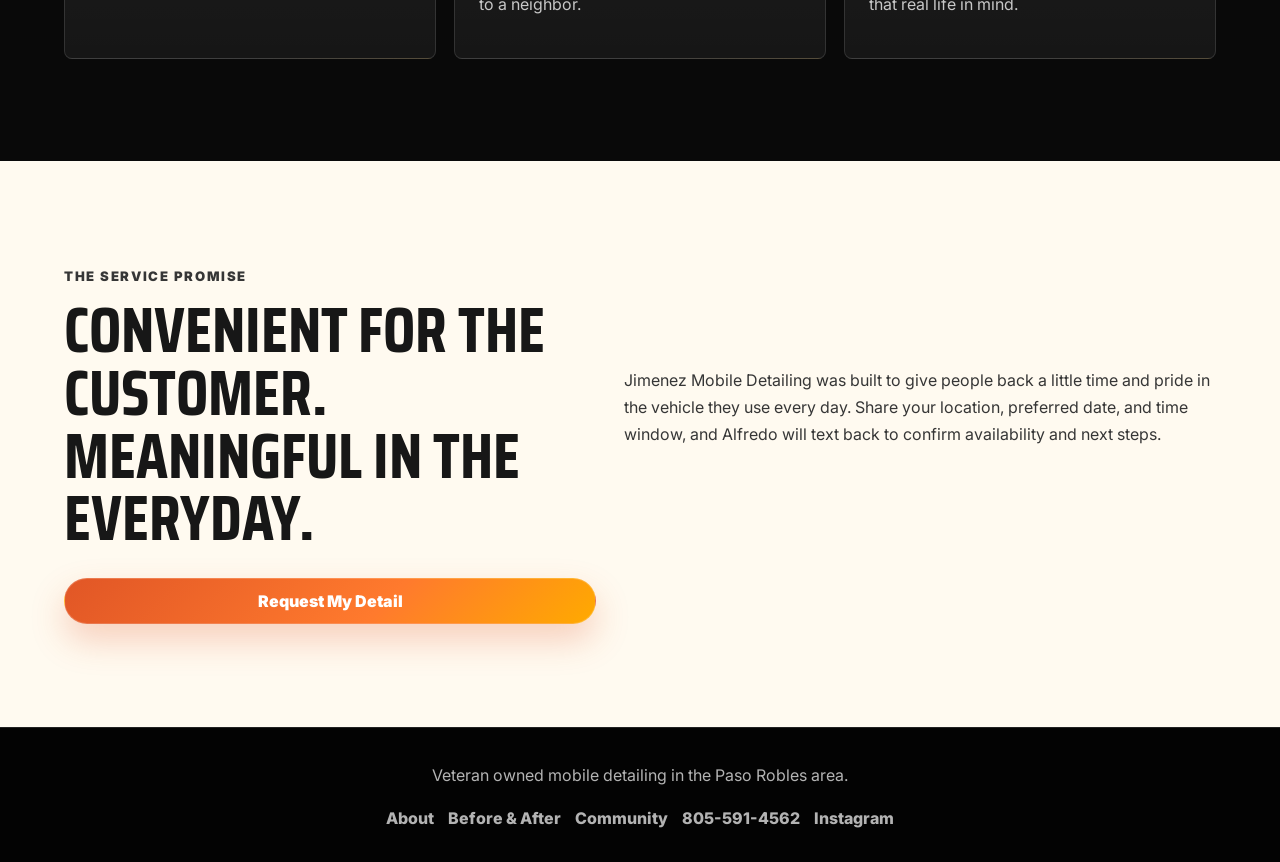
==== commit 0c702ce2: "Add Community page featuring PVHS scholarship project New /community/ page: Alfredo Jimenez's sponso" ====
--- a/about/index.html
+++ b/about/index.html
@@ -60,6 +60,7 @@
           <a class="active" href="./">About</a>
           <a href="../#services">Services</a>
           <a href="../before-after/">Before & After</a>
+          <a href="../community/">Community</a>
         </nav>
         <div class="menu-contact">
           <a href="sms:+18055914592">Text 805-591-4592</a>
@@ -138,6 +139,7 @@
       <div class="footer-links">
         <a href="./">About</a>
         <a href="../before-after/">Before & After</a>
+        <a href="../community/">Community</a>
         <a href="sms:+18055914562">805-591-4562</a>
         <a href="https://www.instagram.com/jimenez_mobile_detailing/" target="_blank" rel="noreferrer">Instagram</a>
       </div>
--- a/src/styles.css
+++ b/src/styles.css
@@ -1389,3 +1389,101 @@
     justify-content: center;
   }
 }
+
+/* Community / giving back page */
+.community-hero {
+  max-width: 940px;
+}
+
+.community-hero-figure {
+  margin: clamp(28px, 5vw, 44px) 0 0;
+}
+
+.community-hero-figure img {
+  display: block;
+  width: 100%;
+  border: 1px solid var(--border);
+  border-radius: 8px;
+  box-shadow: var(--shadow);
+}
+
+.community-hero-figure figcaption {
+  margin-top: 14px;
+  color: var(--muted);
+  font-size: 0.95rem;
+  line-height: 1.6;
+}
+
+.community-prose {
+  max-width: 760px;
+  margin-inline: auto;
+}
+
+.community-prose p {
+  font-size: 1.12rem;
+}
+
+.community-prose p + p {
+  margin-top: 20px;
+}
+
+.community-winners-note {
+  margin-top: 14px;
+}
+
+.winners-grid {
+  display: grid;
+  grid-template-columns: repeat(3, minmax(0, 1fr));
+  gap: 16px;
+}
+
+.winner-card {
+  display: grid;
+  gap: 10px;
+  padding: 28px 24px;
+  border: 1px solid var(--border);
+  border-radius: 8px;
+  text-align: center;
+  background:
+    radial-gradient(circle at top right, rgba(255, 170, 0, 0.12), transparent 40%),
+    linear-gradient(180deg, rgba(255, 255, 255, 0.08), rgba(255, 255, 255, 0.02)),
+    var(--dark-card);
+}
+
+.winner-first {
+  border-color: rgba(255, 170, 0, 0.55);
+}
+
+.winner-place {
+  color: var(--accent);
+  font-size: 0.82rem;
+  font-weight: 900;
+  letter-spacing: 0.12em;
+  text-transform: uppercase;
+}
+
+.winner-award {
+  font-size: 1.5rem;
+  font-weight: 900;
+  color: var(--white);
+}
+
+.winner-name {
+  font-size: 1.6rem;
+  color: var(--soft-white);
+}
+
+.community-gallery .carousel .gallery-card img {
+  object-fit: contain;
+  background: #0b0b0b;
+}
+
+.community-close {
+  text-align: left;
+}
+
+@media (max-width: 720px) {
+  .winners-grid {
+    grid-template-columns: minmax(0, 1fr);
+  }
+}
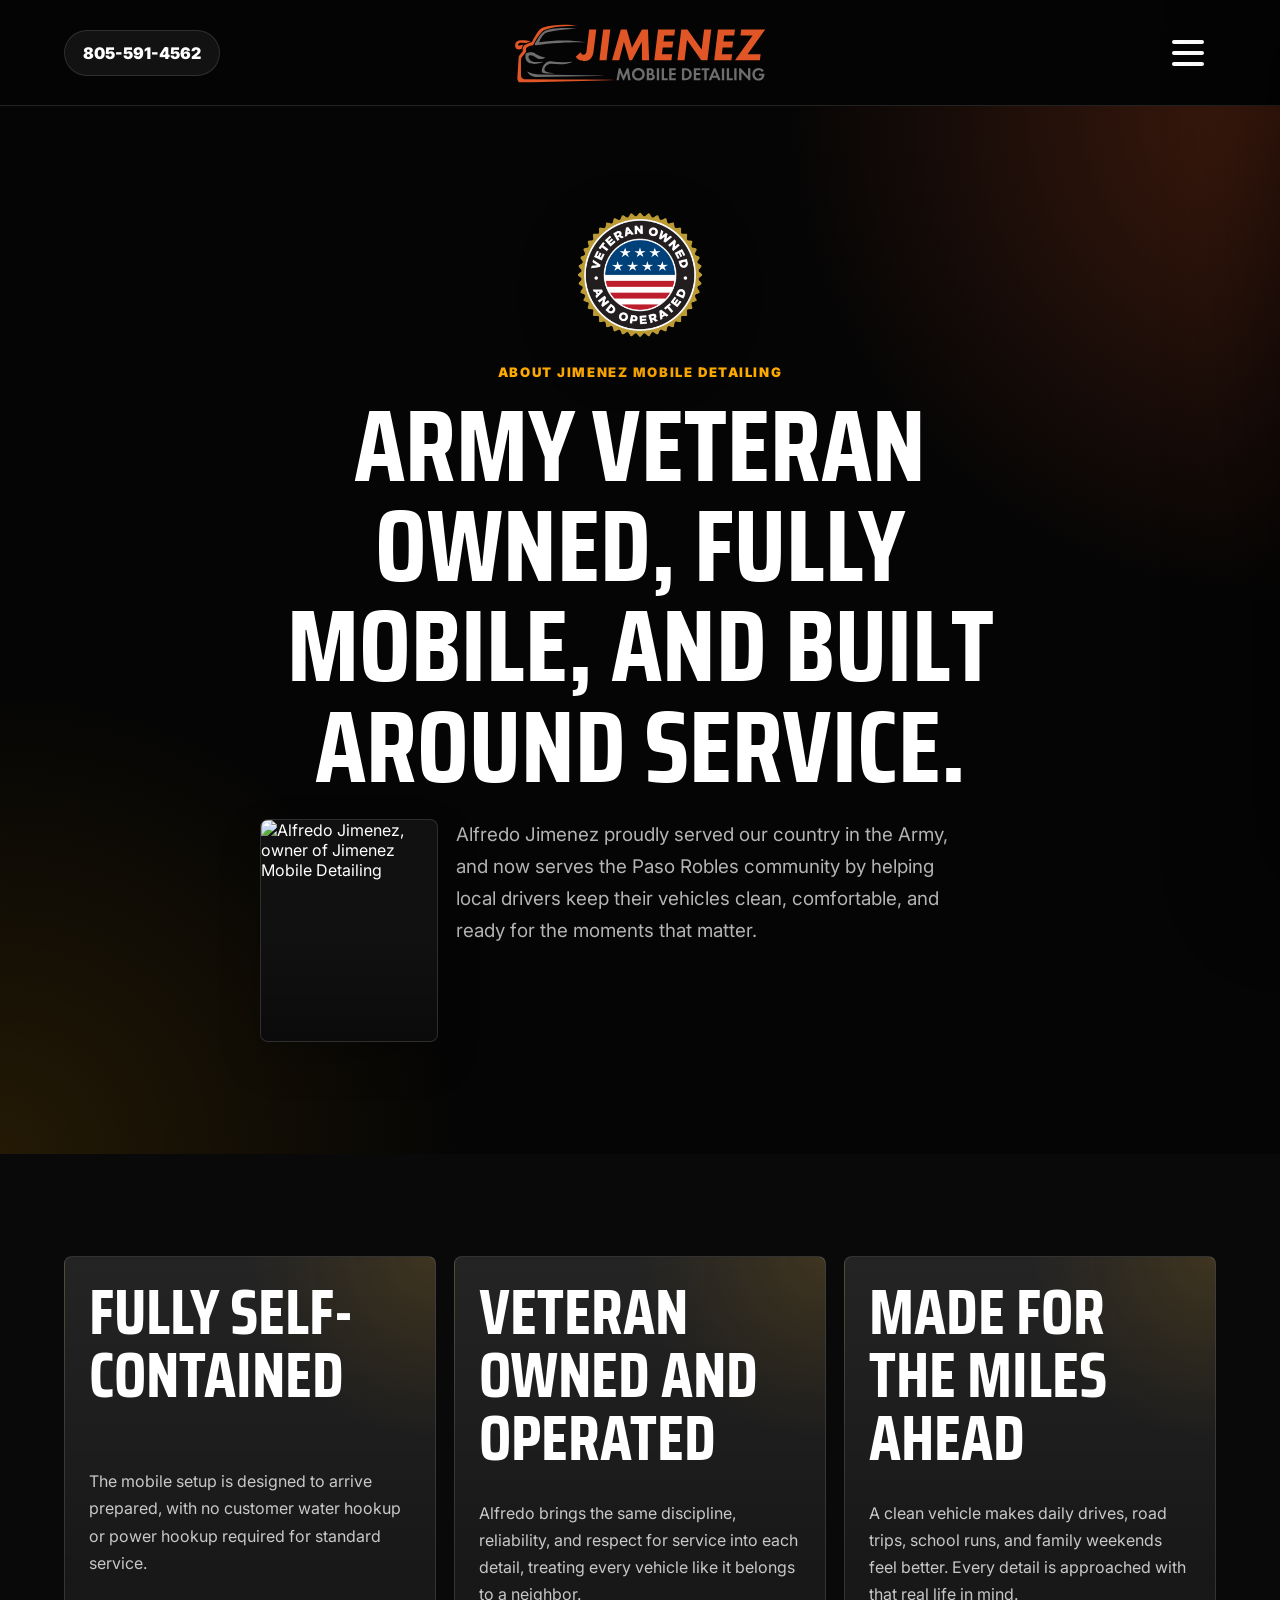
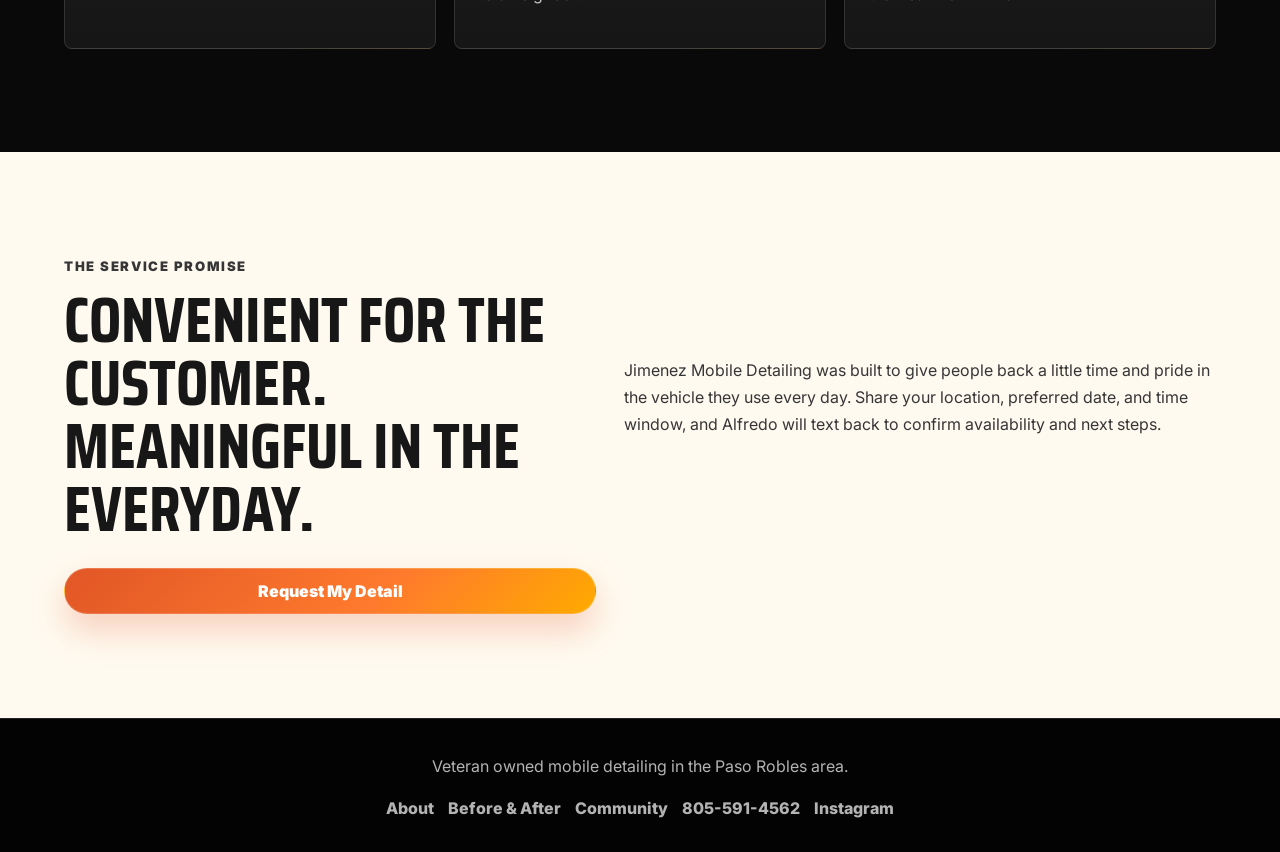
==== commit 2c44fee6: "Use branded logo card for all link previews on new domain Point every page's og:image/twitter:image " ====
--- a/about/index.html
+++ b/about/index.html
@@ -8,15 +8,15 @@
       name="description"
       content="Learn about Jimenez Mobile Detailing, a veteran owned and fully self-contained mobile detailing service in the Paso Robles area."
     />
-    <link rel="canonical" href="https://creativesilva.github.io/jimenez-mobile-detailing/about/" />
+    <link rel="canonical" href="https://jimenezmobiledetailing.com/about/" />
     <meta name="theme-color" content="#050505" />
     <meta property="og:site_name" content="Jimenez Mobile Detailing" />
     <meta property="og:title" content="Premium Mobile Auto Detailing in the Paso Robles Area." />
     <meta property="og:description" content="805-591-4562" />
     <meta property="og:type" content="website" />
-    <meta property="og:url" content="https://creativesilva.github.io/jimenez-mobile-detailing/about/" />
-    <meta property="og:image" content="https://creativesilva.github.io/jimenez-mobile-detailing/public/assets/images/jimenez-link-preview.png?v=20260429-simple" />
-    <meta property="og:image:secure_url" content="https://creativesilva.github.io/jimenez-mobile-detailing/public/assets/images/jimenez-link-preview.png?v=20260429-simple" />
+    <meta property="og:url" content="https://jimenezmobiledetailing.com/about/" />
+    <meta property="og:image" content="https://jimenezmobiledetailing.com/public/assets/images/jimenez-link-preview.png?v=20260706" />
+    <meta property="og:image:secure_url" content="https://jimenezmobiledetailing.com/public/assets/images/jimenez-link-preview.png?v=20260706" />
     <meta property="og:image:type" content="image/png" />
     <meta property="og:image:width" content="1200" />
     <meta property="og:image:height" content="630" />
@@ -24,9 +24,9 @@
     <meta name="twitter:card" content="summary_large_image" />
     <meta name="twitter:title" content="Premium Mobile Auto Detailing in the Paso Robles Area." />
     <meta name="twitter:description" content="805-591-4562" />
-    <meta name="twitter:image" content="https://creativesilva.github.io/jimenez-mobile-detailing/public/assets/images/jimenez-link-preview.png?v=20260429-simple" />
+    <meta name="twitter:image" content="https://jimenezmobiledetailing.com/public/assets/images/jimenez-link-preview.png?v=20260706" />
     <meta name="twitter:image:alt" content="Jimenez Mobile Detailing logo, premium mobile auto detailing in the Paso Robles area, and 805-591-4562" />
-    <link rel="image_src" href="https://creativesilva.github.io/jimenez-mobile-detailing/public/assets/images/jimenez-link-preview.png?v=20260429-simple" />
+    <link rel="image_src" href="https://jimenezmobiledetailing.com/public/assets/images/jimenez-link-preview.png?v=20260706" />
     <link rel="icon" type="image/svg+xml" href="../public/assets/logo/JIMENEZ_Logo.svg" />
     <link rel="preconnect" href="https://fonts.googleapis.com" />
     <link rel="preconnect" href="https://fonts.gstatic.com" crossorigin />
--- a/src/styles.css
+++ b/src/styles.css
@@ -256,7 +256,7 @@
 }
 
 .hero-copy,
-.page-hero p {
+.page-hero p:not(.eyebrow) {
   max-width: 650px;
   font-size: 1.18rem;
   margin-inline: auto;
@@ -337,9 +337,14 @@
 }
 
 .services-section {
+  width: min(1320px, calc(100% - clamp(24px, 6vw, 72px)));
   max-width: none;
+  margin-inline: auto;
+  margin-block: clamp(24px, 5vw, 56px);
+  border-radius: clamp(20px, 3vw, 34px);
   background: var(--warm-panel);
   color: #171717;
+  box-shadow: var(--shadow);
 }
 
 .services-section .section-heading,
@@ -371,7 +376,6 @@
 
 .about-preview .eyebrow {
   color: var(--orange);
-  font-size: 0.9rem;
   font-weight: 900;
 }
 
@@ -1395,11 +1399,31 @@
   max-width: 940px;
 }
 
-.community-hero-figure {
-  margin: clamp(28px, 5vw, 44px) 0 0;
-}
-
-.community-hero-figure img {
+/* Tighter, consistent vertical rhythm across the community page */
+.community-hero,
+.community-story,
+.community-winners,
+.community-gallery,
+.community-close {
+  padding-block: clamp(30px, 4vw, 54px);
+}
+
+.community-close .eyebrow {
+  color: var(--orange);
+}
+
+.community-prose {
+  max-width: 760px;
+  margin-inline: auto;
+}
+
+.community-story-figure {
+  float: right;
+  width: min(340px, 42%);
+  margin: 6px 0 18px 28px;
+}
+
+.community-story-figure img {
   display: block;
   width: 100%;
   border: 1px solid var(--border);
@@ -1407,16 +1431,11 @@
   box-shadow: var(--shadow);
 }
 
-.community-hero-figure figcaption {
-  margin-top: 14px;
-  color: var(--muted);
-  font-size: 0.95rem;
-  line-height: 1.6;
-}
-
-.community-prose {
-  max-width: 760px;
-  margin-inline: auto;
+.community-story-figure figcaption {
+  margin-top: 12px;
+  color: rgba(255, 255, 255, 0.62);
+  font-size: 0.85rem;
+  line-height: 1.55;
 }
 
 .community-prose p {
@@ -1445,13 +1464,19 @@
   border-radius: 8px;
   text-align: center;
   background:
-    radial-gradient(circle at top right, rgba(255, 170, 0, 0.12), transparent 40%),
-    linear-gradient(180deg, rgba(255, 255, 255, 0.08), rgba(255, 255, 255, 0.02)),
+    linear-gradient(180deg, rgba(255, 255, 255, 0.06), rgba(255, 255, 255, 0.02)),
     var(--dark-card);
 }
 
-.winner-first {
-  border-color: rgba(255, 170, 0, 0.55);
+.winner-photo {
+  width: 112px;
+  height: 112px;
+  margin: 0 auto 4px;
+  border-radius: 50%;
+  object-fit: cover;
+  background: #1a1a1a;
+  border: 2px solid rgba(255, 255, 255, 0.16);
+  box-shadow: 0 10px 26px rgba(0, 0, 0, 0.35);
 }
 
 .winner-place {
@@ -1462,6 +1487,60 @@
   text-transform: uppercase;
 }
 
+/* Gold */
+.winner-first {
+  border-color: rgba(255, 207, 92, 0.6);
+  background:
+    radial-gradient(circle at 50% -10%, rgba(255, 207, 92, 0.22), transparent 60%),
+    linear-gradient(180deg, rgba(255, 255, 255, 0.06), rgba(255, 255, 255, 0.02)),
+    var(--dark-card);
+}
+
+.winner-first .winner-photo {
+  border-color: #ffcf5c;
+  box-shadow: 0 10px 26px rgba(255, 207, 92, 0.28);
+}
+
+.winner-first .winner-place {
+  color: #ffcf5c;
+}
+
+/* Silver */
+.winner-second {
+  border-color: rgba(212, 219, 228, 0.5);
+  background:
+    radial-gradient(circle at 50% -10%, rgba(212, 219, 228, 0.18), transparent 60%),
+    linear-gradient(180deg, rgba(255, 255, 255, 0.06), rgba(255, 255, 255, 0.02)),
+    var(--dark-card);
+}
+
+.winner-second .winner-photo {
+  border-color: #d4dbe4;
+  box-shadow: 0 10px 26px rgba(212, 219, 228, 0.22);
+}
+
+.winner-second .winner-place {
+  color: #dbe2ea;
+}
+
+/* Bronze */
+.winner-third {
+  border-color: rgba(211, 138, 79, 0.55);
+  background:
+    radial-gradient(circle at 50% -10%, rgba(211, 138, 79, 0.2), transparent 60%),
+    linear-gradient(180deg, rgba(255, 255, 255, 0.06), rgba(255, 255, 255, 0.02)),
+    var(--dark-card);
+}
+
+.winner-third .winner-photo {
+  border-color: #d38a4f;
+  box-shadow: 0 10px 26px rgba(211, 138, 79, 0.24);
+}
+
+.winner-third .winner-place {
+  color: #e2a066;
+}
+
 .winner-award {
   font-size: 1.5rem;
   font-weight: 900;
@@ -1473,9 +1552,267 @@
   color: var(--soft-white);
 }
 
-.community-gallery .carousel .gallery-card img {
+.community-gallery {
+  max-width: 1280px;
+}
+
+/* Home page community / giving-back teaser band */
+.community-band {
+  display: grid;
+  grid-template-columns: minmax(0, 1.05fr) minmax(0, 0.95fr);
+  gap: clamp(24px, 5vw, 56px);
+  align-items: center;
+}
+
+.community-band-media img {
+  display: block;
+  width: 100%;
+  border: 1px solid var(--border);
+  border-radius: 12px;
+  box-shadow: var(--shadow);
+}
+
+.community-band-copy .primary-button {
+  margin-top: 24px;
+}
+
+@media (max-width: 820px) {
+  .community-band {
+    grid-template-columns: minmax(0, 1fr);
+  }
+}
+
+.community-gallery-hint {
+  margin-top: 12px;
+}
+
+/* Peek carousel: large centered slide with neighbors peeking */
+.peek-gallery {
+  position: relative;
+  --peek-slide: min(600px, 58vw);
+}
+
+.peek-track {
+  display: flex;
+  gap: clamp(14px, 2vw, 26px);
+  overflow-x: auto;
+  scroll-snap-type: x mandatory;
+  scroll-behavior: smooth;
+  padding-inline: calc((100% - var(--peek-slide)) / 2);
+  padding-block: 10px;
+  scrollbar-width: none;
+}
+
+.peek-track::-webkit-scrollbar {
+  display: none;
+}
+
+.peek-slide {
+  flex: 0 0 var(--peek-slide);
+  scroll-snap-align: center;
+  display: block;
+  padding: 0;
+  border: 1px solid var(--border);
+  border-radius: 10px;
+  overflow: hidden;
+  background: #0f0f0f;
+  color: var(--white);
+  cursor: zoom-in;
+  box-shadow: var(--shadow);
+  opacity: 0.55;
+  transition: opacity 320ms ease, transform 320ms ease;
+}
+
+.peek-slide.is-active {
+  opacity: 1;
+}
+
+.peek-slide img {
+  display: block;
+  width: 100%;
+  height: clamp(300px, 40vw, 500px);
   object-fit: contain;
-  background: #0b0b0b;
+  background: #0f0f0f;
+}
+
+.peek-caption {
+  display: grid;
+  gap: 3px;
+  padding: 14px 18px;
+  text-align: left;
+}
+
+.peek-place {
+  color: var(--accent);
+  font-size: 0.8rem;
+  font-weight: 900;
+  letter-spacing: 0.1em;
+  text-transform: uppercase;
+}
+
+.peek-caption strong {
+  font-size: 1.15rem;
+}
+
+.peek-arrow {
+  position: absolute;
+  top: clamp(150px, 20vw, 250px);
+  z-index: 3;
+  display: flex;
+  align-items: center;
+  justify-content: center;
+  width: 48px;
+  height: 48px;
+  padding: 0;
+  border: 1px solid rgba(255, 255, 255, 0.3);
+  border-radius: 50%;
+  background: rgba(5, 5, 5, 0.72);
+  color: var(--white);
+  transform: translateY(-50%);
+}
+
+.peek-arrow svg {
+  display: block;
+  width: 22px;
+  height: 22px;
+}
+
+.peek-prev {
+  left: clamp(6px, 2vw, 22px);
+}
+
+.peek-next {
+  right: clamp(6px, 2vw, 22px);
+}
+
+.peek-dots {
+  display: flex;
+  justify-content: center;
+  gap: 9px;
+  margin-top: 22px;
+}
+
+.peek-dots button {
+  width: 10px;
+  height: 10px;
+  padding: 0;
+  border: 0;
+  border-radius: 999px;
+  background: rgba(255, 255, 255, 0.4);
+}
+
+.peek-dots button.active {
+  width: 30px;
+  background: var(--accent);
+}
+
+/* Lightbox */
+.lightbox {
+  position: fixed;
+  inset: 0;
+  z-index: 100;
+  display: flex;
+  align-items: center;
+  justify-content: center;
+  padding: clamp(16px, 4vw, 52px);
+  background: rgba(0, 0, 0, 0.92);
+  backdrop-filter: blur(6px);
+}
+
+.lightbox[hidden] {
+  display: none;
+}
+
+.lightbox-figure {
+  display: flex;
+  flex-direction: column;
+  align-items: center;
+  gap: 16px;
+  margin: 0;
+  max-width: min(960px, 100%);
+}
+
+.lightbox-img {
+  max-width: 100%;
+  max-height: 76vh;
+  object-fit: contain;
+  border-radius: 10px;
+  background: #0f0f0f;
+}
+
+.lightbox-caption {
+  color: rgba(255, 255, 255, 0.86);
+  font-size: 0.98rem;
+  font-weight: 600;
+  text-align: center;
+}
+
+.lightbox-close {
+  position: absolute;
+  top: clamp(14px, 3vw, 24px);
+  right: clamp(14px, 3vw, 28px);
+  display: flex;
+  align-items: center;
+  justify-content: center;
+  width: 46px;
+  height: 46px;
+  border: 1px solid rgba(255, 255, 255, 0.3);
+  border-radius: 50%;
+  background: rgba(5, 5, 5, 0.6);
+  color: var(--white);
+  font-size: 1.9rem;
+  line-height: 1;
+}
+
+.lightbox-arrow {
+  position: absolute;
+  top: 50%;
+  display: flex;
+  align-items: center;
+  justify-content: center;
+  width: 52px;
+  height: 52px;
+  padding: 0;
+  border: 1px solid rgba(255, 255, 255, 0.3);
+  border-radius: 50%;
+  background: rgba(5, 5, 5, 0.6);
+  color: var(--white);
+  transform: translateY(-50%);
+}
+
+.lightbox-arrow svg {
+  display: block;
+  width: 24px;
+  height: 24px;
+}
+
+.lightbox-prev {
+  left: clamp(8px, 3vw, 30px);
+}
+
+.lightbox-next {
+  right: clamp(8px, 3vw, 30px);
+}
+
+body.lightbox-open {
+  overflow: hidden;
+}
+
+@media (max-width: 1024px) {
+  .peek-gallery {
+    --peek-slide: min(520px, 70vw);
+  }
+}
+
+@media (max-width: 640px) {
+  .peek-gallery {
+    --peek-slide: 82vw;
+  }
+
+  .peek-arrow {
+    width: 42px;
+    height: 42px;
+  }
 }
 
 .community-close {
@@ -1486,4 +1823,10 @@
   .winners-grid {
     grid-template-columns: minmax(0, 1fr);
   }
-}
+
+  .community-story-figure {
+    float: none;
+    width: 100%;
+    margin: 0 0 22px;
+  }
+}
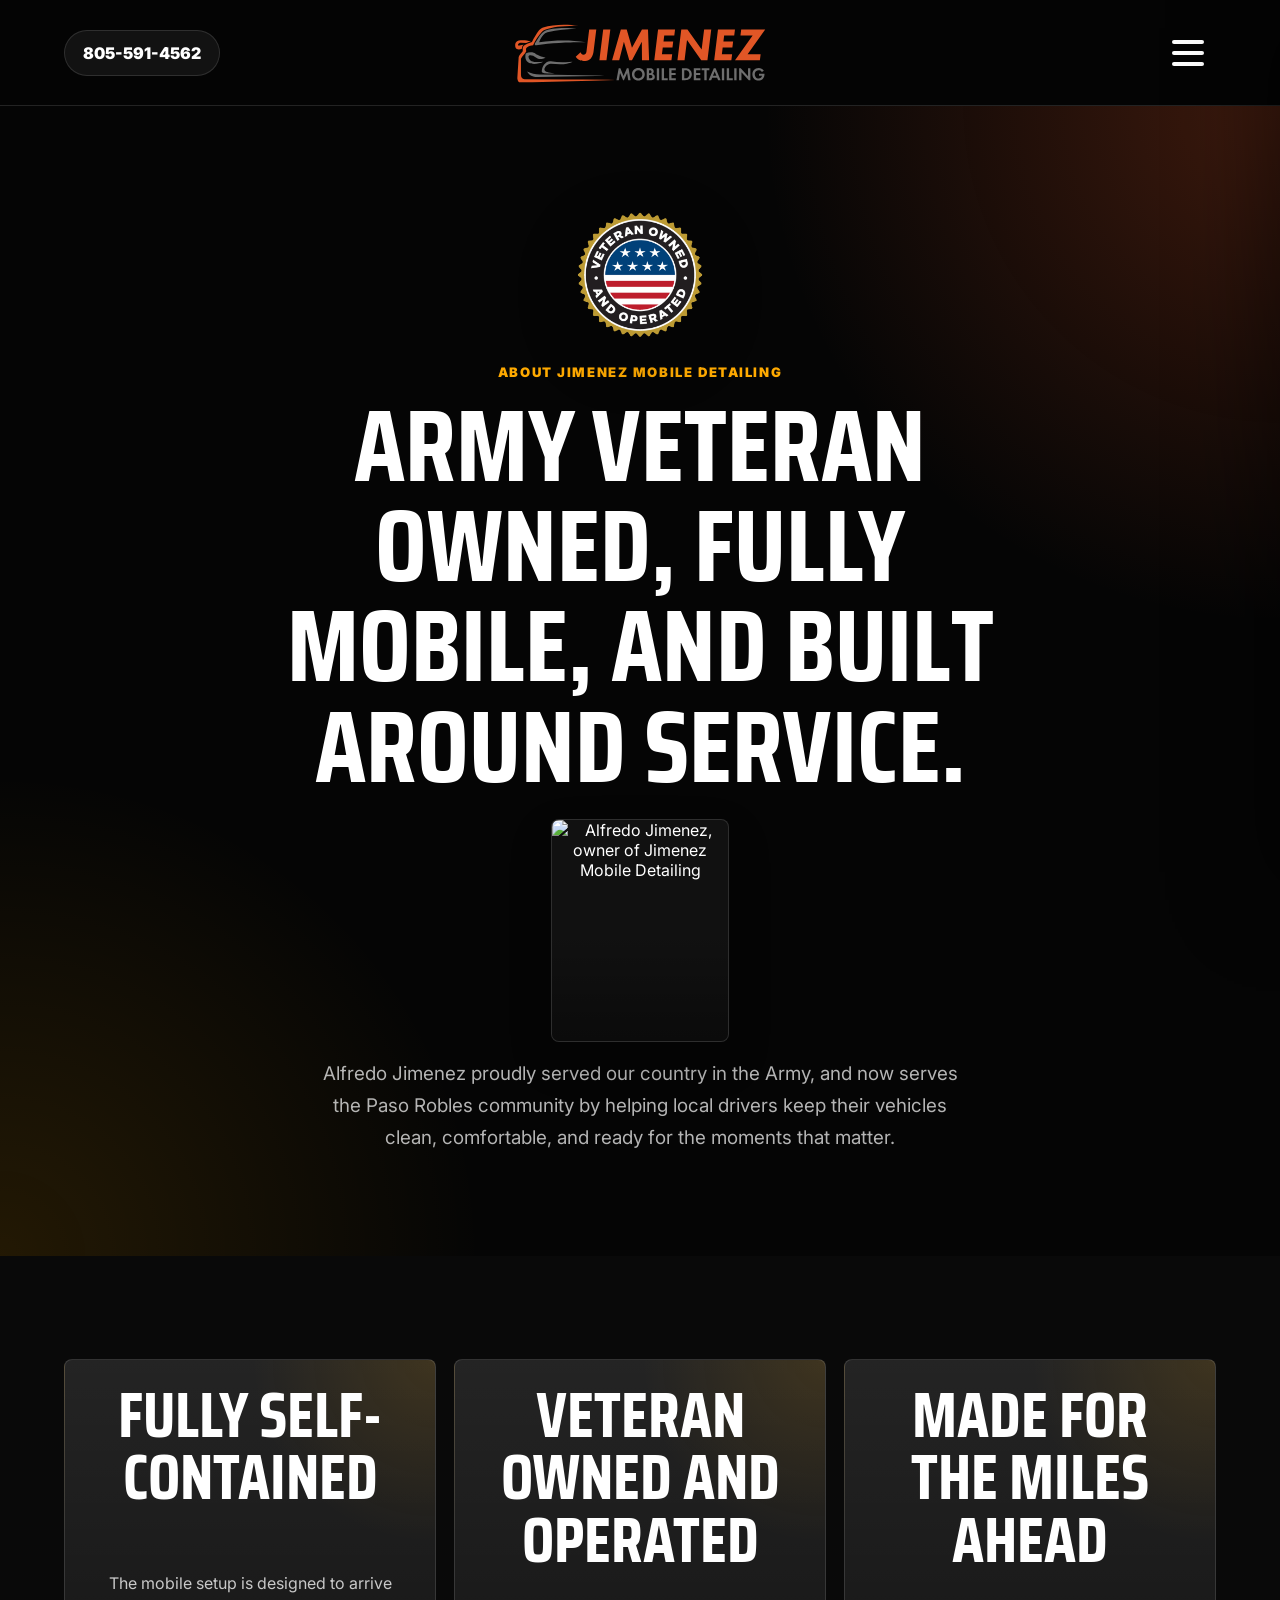
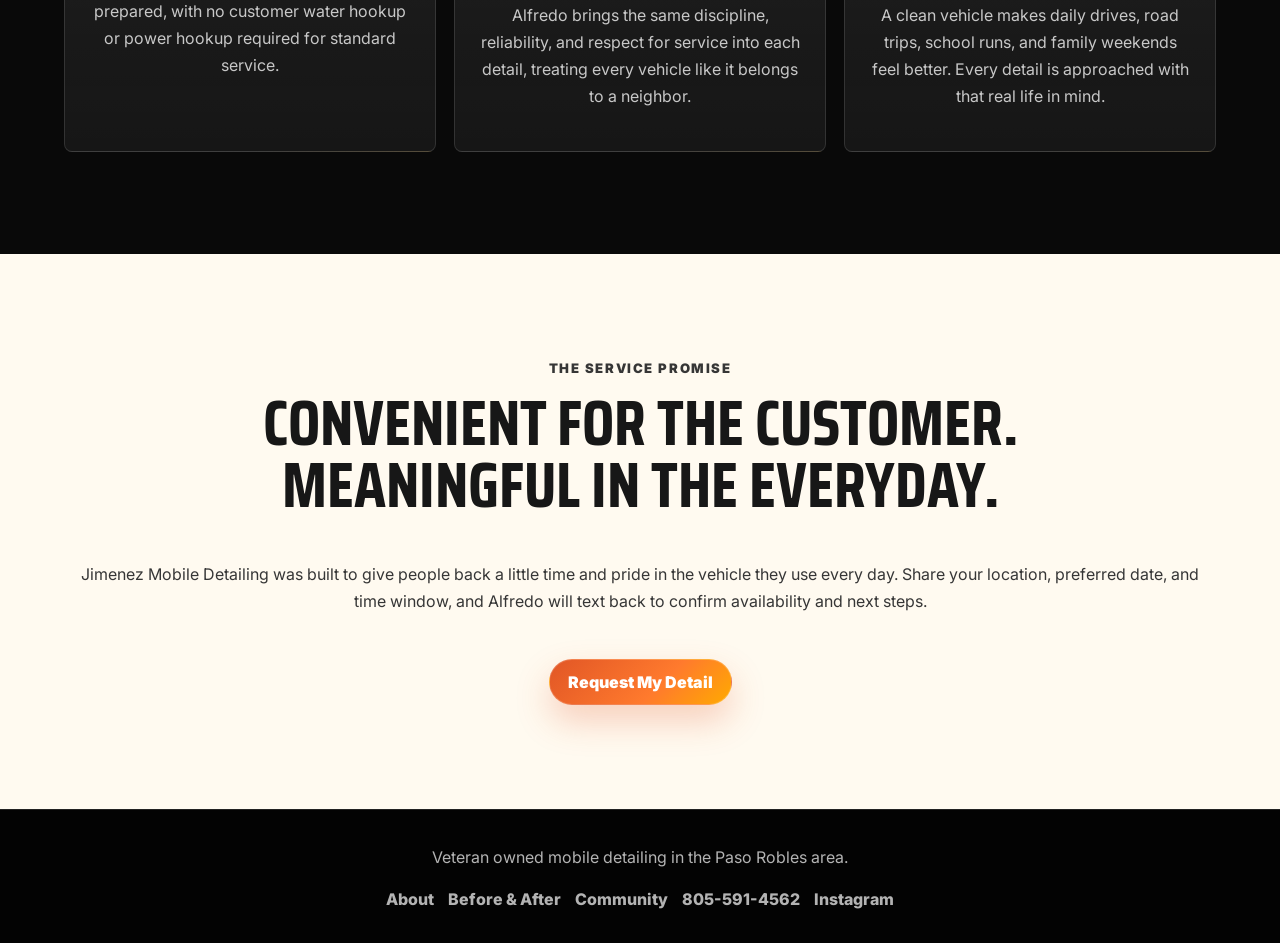
==== commit 8feb13ba: "Compact booking modal and add Payments section - Tighten the booking modal so it fits without scroll" ====
--- a/about/index.html
+++ b/about/index.html
@@ -59,6 +59,7 @@
           <a href="../#book">Book Detailing</a>
           <a class="active" href="./">About</a>
           <a href="../#services">Services</a>
+          <a href="../#payments">Payments</a>
           <a href="../before-after/">Before & After</a>
           <a href="../community/">Community</a>
         </nav>
--- a/src/styles.css
+++ b/src/styles.css
@@ -714,12 +714,16 @@
 
 .inquiry-form {
   display: grid;
-  gap: 18px;
-  padding: clamp(18px, 4vw, 30px);
+  gap: 13px;
+  padding: clamp(15px, 3vw, 20px);
   border: 1px solid var(--border);
   border-radius: 8px;
   background: rgba(255, 255, 255, 0.06);
   box-shadow: var(--shadow);
+}
+
+.inquiry-form label {
+  gap: 6px;
 }
 
 .booking-card {
@@ -942,17 +946,17 @@
 .modal-heading {
   display: grid;
   justify-items: center;
-  gap: 12px;
-  padding: 4px clamp(20px, 4vw, 34px) 24px;
+  gap: 6px;
+  padding: 0 clamp(20px, 4vw, 34px) 12px;
   text-align: center;
 }
 
 .modal-heading img {
-  width: min(250px, 82%);
+  width: min(168px, 56%);
 }
 
 .modal-heading h2 {
-  font-size: clamp(2rem, 5vw, 4rem);
+  font-size: clamp(1.5rem, 3.2vw, 2.05rem);
 }
 
 .modal-panel .inquiry-form {
@@ -1070,8 +1074,8 @@
 
 .service-hours {
   display: grid;
-  gap: 7px;
-  padding: 16px;
+  gap: 4px;
+  padding: 11px 14px;
   border: 1px solid rgba(255, 170, 0, 0.24);
   border-radius: 8px;
   background: rgba(255, 170, 0, 0.08);
@@ -1830,3 +1834,310 @@
     margin: 0 0 22px;
   }
 }
+
+/* Before / after drag-to-reveal slider */
+.ba-section {
+  max-width: 1100px;
+}
+
+.ba-hint {
+  margin-top: 12px;
+}
+
+.ba-slider {
+  position: relative;
+  width: 100%;
+  aspect-ratio: 4 / 3;
+  overflow: hidden;
+  border-radius: 12px;
+  border: 1px solid var(--border);
+  box-shadow: var(--shadow);
+  user-select: none;
+  touch-action: pan-y;
+  cursor: ew-resize;
+  --ba-pos: 50%;
+}
+
+.ba-img {
+  position: absolute;
+  inset: 0;
+  width: 100%;
+  height: 100%;
+  object-fit: cover;
+  display: block;
+  pointer-events: none;
+}
+
+.ba-before {
+  clip-path: inset(0 calc(100% - var(--ba-pos)) 0 0);
+}
+
+.ba-label {
+  position: absolute;
+  top: 14px;
+  z-index: 3;
+  padding: 6px 12px;
+  border-radius: 999px;
+  background: rgba(5, 5, 5, 0.7);
+  color: var(--white);
+  font-size: 0.72rem;
+  font-weight: 900;
+  letter-spacing: 0.1em;
+  text-transform: uppercase;
+  pointer-events: none;
+}
+
+.ba-label-before {
+  left: 14px;
+}
+
+.ba-label-after {
+  right: 14px;
+}
+
+.ba-handle {
+  position: absolute;
+  top: 0;
+  left: var(--ba-pos);
+  z-index: 4;
+  display: grid;
+  place-items: center;
+  width: 46px;
+  height: 100%;
+  padding: 0;
+  border: 0;
+  background: transparent;
+  transform: translateX(-50%);
+  cursor: ew-resize;
+  touch-action: none;
+}
+
+.ba-handle-line {
+  position: absolute;
+  top: 0;
+  bottom: 0;
+  width: 3px;
+  background: rgba(255, 255, 255, 0.9);
+  box-shadow: 0 0 0 1px rgba(0, 0, 0, 0.25);
+}
+
+.ba-handle-grip {
+  position: relative;
+  z-index: 1;
+  display: flex;
+  align-items: center;
+  justify-content: center;
+  width: 46px;
+  height: 46px;
+  border-radius: 50%;
+  background: rgba(5, 5, 5, 0.82);
+  border: 2px solid rgba(255, 255, 255, 0.9);
+  color: var(--white);
+}
+
+.ba-handle-grip svg {
+  display: block;
+  width: 16px;
+  height: 16px;
+}
+
+.ba-handle:focus-visible {
+  outline: none;
+}
+
+.ba-handle:focus-visible .ba-handle-grip {
+  border-color: var(--accent);
+  box-shadow: 0 0 0 3px rgba(255, 170, 0, 0.4);
+}
+
+.ba-grid {
+  display: grid;
+  grid-template-columns: repeat(2, minmax(0, 1fr));
+  gap: clamp(18px, 2.6vw, 32px);
+}
+
+.ba-figure {
+  margin: 0;
+}
+
+.ba-caption {
+  margin-top: 12px;
+  text-align: center;
+  color: var(--soft-white);
+  font-weight: 900;
+  font-size: 0.95rem;
+  letter-spacing: 0.02em;
+}
+
+@media (max-width: 760px) {
+  .ba-grid {
+    grid-template-columns: minmax(0, 1fr);
+  }
+}
+
+/* Multi-select (add-ons) dropdown */
+.multi-select .custom-options {
+  max-height: 280px;
+  overflow-y: auto;
+}
+
+.multi-select .custom-options button {
+  display: flex;
+  align-items: center;
+  gap: 12px;
+}
+
+.multi-select .custom-options button::before {
+  content: '';
+  flex: none;
+  width: 18px;
+  height: 18px;
+  border: 1.5px solid rgba(255, 255, 255, 0.45);
+  border-radius: 5px;
+  background: transparent;
+}
+
+.multi-select .custom-options button[aria-selected='true']::before {
+  border-color: var(--accent);
+  background: var(--accent)
+    url("data:image/svg+xml,%3Csvg xmlns='http://www.w3.org/2000/svg' viewBox='0 0 24 24'%3E%3Cpath fill='none' stroke='%23111' stroke-width='3.2' stroke-linecap='round' stroke-linejoin='round' d='M5 12l5 5 9-11'/%3E%3C/svg%3E")
+    center / 13px no-repeat;
+}
+
+/* Center content sections at all widths */
+.preview-band,
+.story-section {
+  grid-template-columns: minmax(0, 1fr);
+  justify-items: center;
+  text-align: center;
+}
+
+.preview-band > div,
+.story-section > div {
+  max-width: 860px;
+  margin-inline: auto;
+}
+
+.preview-band p,
+.story-section p {
+  margin-inline: auto;
+}
+
+.owner-text-wrap {
+  text-align: center;
+}
+
+.about-preview .owner-text-wrap {
+  margin-inline: auto;
+}
+
+.inline-owner-photo {
+  float: none;
+  margin: 0 auto 16px;
+}
+
+.values-grid article {
+  text-align: center;
+}
+
+/* Center the hero panel caption and the pricing note */
+.hero-panel div {
+  text-align: center;
+  justify-items: center;
+}
+
+.pricing-note {
+  text-align: center;
+}
+
+/* View gallery button overlaid on the carousel image corner */
+.carousel-gallery-link {
+  position: absolute;
+  top: 16px;
+  right: 16px;
+  z-index: 5;
+  display: inline-flex;
+  align-items: center;
+  min-height: 46px;
+  padding: 0 22px;
+  border-radius: 999px;
+  font-weight: 900;
+  font-size: 1.02rem;
+  text-decoration: none;
+  color: var(--white);
+  background: linear-gradient(135deg, var(--orange), #ff7a2d 60%, var(--accent));
+  box-shadow: 0 12px 28px rgba(225, 86, 38, 0.4);
+  transition: transform 180ms ease;
+}
+
+.carousel-gallery-link:hover,
+.carousel-gallery-link:focus-visible {
+  transform: translateY(-2px);
+  outline: none;
+}
+
+.community-band-copy {
+  text-align: center;
+  justify-items: center;
+}
+
+/* Payments section */
+.payments-grid {
+  display: grid;
+  grid-template-columns: repeat(3, minmax(0, 1fr));
+  gap: clamp(14px, 2vw, 22px);
+  max-width: 1000px;
+  margin-inline: auto;
+}
+
+.payment-card {
+  display: grid;
+  gap: 8px;
+  justify-items: center;
+  text-align: center;
+  padding: 30px 24px;
+  border: 1px solid var(--border);
+  border-radius: 12px;
+  background:
+    radial-gradient(circle at top, rgba(255, 170, 0, 0.1), transparent 55%),
+    linear-gradient(180deg, rgba(255, 255, 255, 0.06), rgba(255, 255, 255, 0.02)),
+    var(--dark-card);
+}
+
+.payment-method {
+  color: var(--accent);
+  font-size: 0.82rem;
+  font-weight: 900;
+  letter-spacing: 0.1em;
+  text-transform: uppercase;
+}
+
+.payment-handle {
+  font-size: 1.32rem;
+  font-weight: 900;
+  color: var(--white);
+  text-decoration: none;
+}
+
+a.payment-handle {
+  color: var(--accent);
+}
+
+a.payment-handle:hover,
+a.payment-handle:focus-visible {
+  text-decoration: underline;
+  outline: none;
+}
+
+.payment-note {
+  margin-top: 2px;
+  color: var(--muted);
+  font-size: 0.85rem;
+  line-height: 1.5;
+}
+
+@media (max-width: 720px) {
+  .payments-grid {
+    grid-template-columns: minmax(0, 1fr);
+  }
+}
